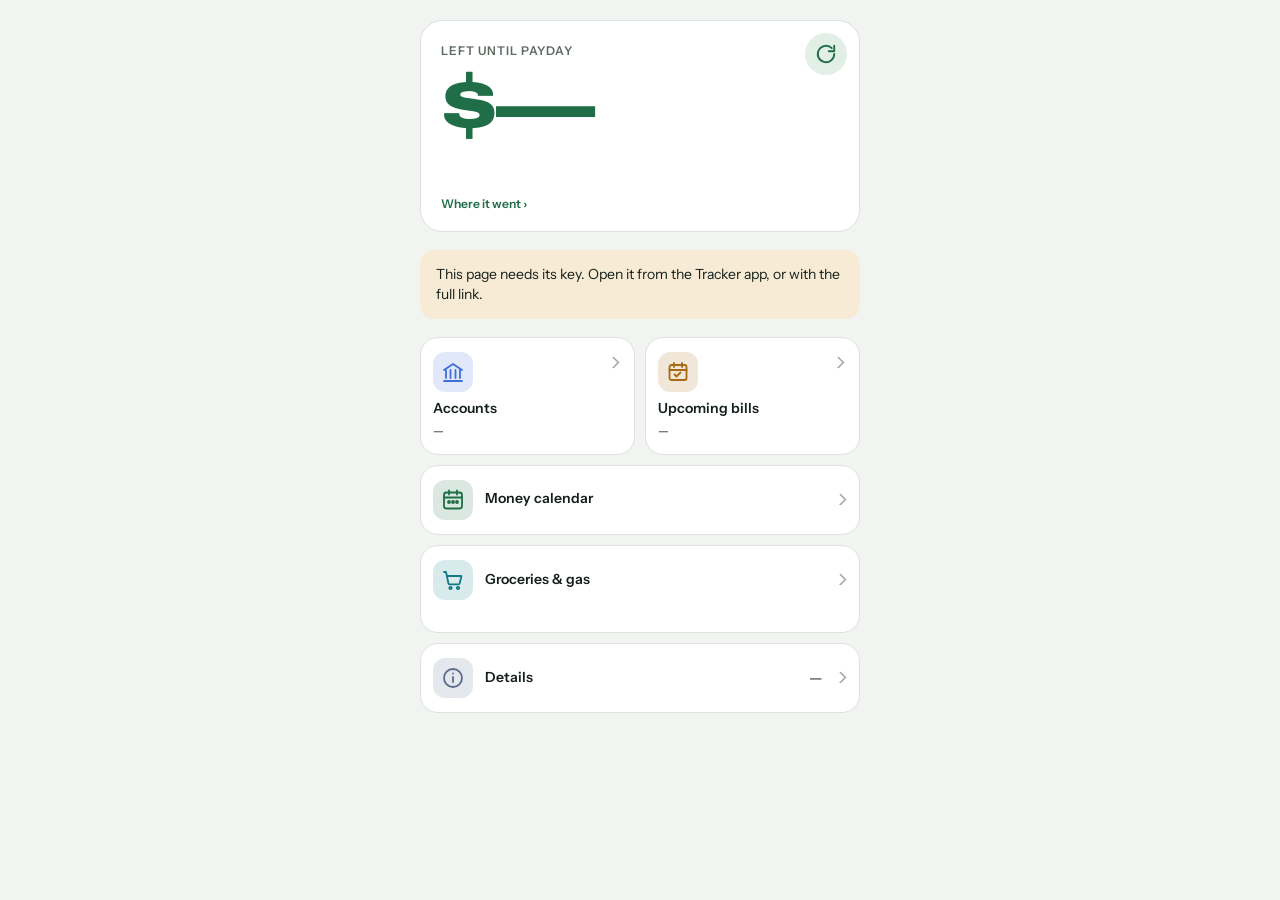
==== docs/index.html @ b2a97743 "Real bank logos for Barclays, FNBO, Fidelity and Empower; stacked lists on the Set aside sheet The m" ====
<!doctype html>
<html lang="en">
<head>
<meta charset="utf-8">
<meta name="viewport" content="width=device-width,initial-scale=1,viewport-fit=cover">
<meta name="robots" content="noindex">
<meta name="color-scheme" content="light">
<meta name="theme-color" content="#F2F4F1">
<title>Wallet</title>
<link rel="preconnect" href="https://fonts.googleapis.com">
<link rel="stylesheet" href="https://fonts.googleapis.com/css2?family=Archivo:wdth,wght@100..125,500..800&family=Instrument+Sans:wght@400;500;600&display=swap">
<style>
:root{
  --bg:#F2F4F1; --surface:#FFFFFF; --line:#DCE2DD; --fg:#15201A; --muted:#5D6A62;
  --accent:#1F6E48; --accent-soft:#E2EFE7; --warn:#A86A12; --warn-soft:#F7EBD6; --bad:#B3261E; --bad-soft:#F8E1DF; --tent:#3E6FD8; --tent-soft:#E1E9FA; --purple:#7A4FC9; --pink:#C2387A; --teal:#127A86; --slate:#5B6B8C;
  --display:"Archivo","Helvetica Neue",Arial,sans-serif;
  --body:"Instrument Sans",system-ui,-apple-system,"Segoe UI",sans-serif;
}
/* Light only (his call, Nov 27): it reads better, so the page ignores the phone's dark mode. */
:root{color-scheme:light}
*{box-sizing:border-box}
html,body{background:var(--bg);color:var(--fg);margin:0}
body{font-family:var(--body);font-size:15px;line-height:1.45;padding:20px max(16px,env(safe-area-inset-right)) 40px max(16px,env(safe-area-inset-left))}
.wrap{max-width:440px;margin:0 auto;display:flex;flex-direction:column;gap:18px}
.hero{display:flex;flex-direction:column;gap:6px;padding:22px 20px 20px;border-radius:22px;background:var(--surface);border:1px solid var(--line)}
.eyebrow{font:600 12px var(--body);letter-spacing:.08em;text-transform:uppercase;color:var(--muted)}
.big{font-family:var(--display);font-variation-settings:"wdth" 118;font-weight:800;font-size:clamp(56px,19vw,84px);line-height:1;letter-spacing:-.02em;font-variant-numeric:tabular-nums;color:var(--accent)}
.big.warn{color:var(--warn)} .big.bad{color:var(--bad)}
.sub{font-size:15px}
.pill{align-self:flex-start;font:600 12px var(--body);padding:4px 10px;border-radius:999px;background:var(--accent-soft);color:var(--accent)}
.pill.warn{background:var(--warn-soft);color:var(--warn)} .pill.bad{background:var(--bad-soft);color:var(--bad)}
.setaside{font-size:13px;color:var(--muted)}
.bar{height:10px;border-radius:999px;background:var(--line);overflow:hidden;margin-top:8px}
.bar i{display:block;height:100%;background:var(--accent)}
.stats{display:grid;grid-template-columns:repeat(3,1fr);gap:10px}
.stat{display:flex;flex-direction:column;gap:2px;min-width:0}
.stat span{font-size:12px;color:var(--muted)}
.stat b{font-family:var(--display);font-weight:700;font-size:18px;font-variant-numeric:tabular-nums}
.meta{display:flex;justify-content:space-between;align-items:center;gap:10px;font-size:13px;color:var(--muted)}
button.link{font:600 13px var(--body);color:var(--accent);background:none;border:0;padding:6px 0;cursor:pointer}
.msg{padding:14px 16px;border-radius:14px;background:var(--warn-soft);font-size:14px}
.list{display:flex;flex-direction:column}
.row{display:grid;grid-template-columns:minmax(0,1fr) auto;gap:2px 12px;padding:10px 0;border-top:1px solid var(--line)}
.row:first-child{border-top:0}
.row .m{font-weight:600;min-width:0;overflow:hidden;text-overflow:ellipsis;white-space:nowrap}
.row .a{font-variant-numeric:tabular-nums;font-weight:600;text-align:right}
.row .a.in{color:var(--accent)}
.row .a.out{color:var(--bad)}
.row .d{font-size:12px;color:var(--muted)}
.note{font-size:12.5px;color:var(--muted)}
h2{font:600 12px var(--body);letter-spacing:.08em;text-transform:uppercase;color:var(--muted);margin:4px 0 0}
.skel{opacity:.45}
.card{display:flex;flex-direction:column;gap:10px;padding:18px 20px;border-radius:22px;background:var(--surface);border:1px solid var(--line)}
.ringrow{display:flex;align-items:center;gap:18px}
.ringrow svg{flex:none}
.legend{display:flex;flex-direction:column;gap:6px;font-size:14px;min-width:0}
.legend div{display:flex;align-items:center;gap:8px}
.legend i{width:10px;height:10px;border-radius:3px;flex:none}
.legend b{margin-left:auto;font-variant-numeric:tabular-nums;padding-left:8px}
.needs{display:flex;flex-direction:column;gap:12px}
.need .top{display:flex;justify-content:space-between;font-size:14px}
.need .top b{font-variant-numeric:tabular-nums}
.need .bar{margin-top:6px;height:8px}
.fundrow{display:flex;align-items:baseline;gap:10px;flex-wrap:wrap}
.fundrow b{font-family:var(--display);font-weight:800;font-size:34px;font-variant-numeric:tabular-nums}
.fundrow span{font-size:13px;color:var(--muted)}
#ring text{font-family:var(--display);font-weight:800;fill:var(--fg)}
#pull{position:absolute;top:12px;right:12px;width:42px;height:42px;border-radius:50%;border:0;background:var(--accent-soft);color:var(--accent);-webkit-tap-highlight-color:transparent;display:grid;place-items:center;cursor:pointer}
#pull.spin svg{animation:spin .9s linear infinite}
@keyframes spin{to{transform:rotate(360deg)}}
.paybar{display:flex;flex-direction:column;gap:8px;margin-top:12px;padding:0;background:none;border:0;color:inherit;font:inherit;text-align:left;cursor:pointer;-webkit-tap-highlight-color:transparent}
.track{position:relative;height:14px;border-radius:999px;background:var(--line)}
.track .fill{position:absolute;inset:0;border-radius:999px;overflow:hidden}
.track i{position:absolute;top:0;bottom:0;left:0;box-shadow:inset -2px 0 0 var(--surface)}
.track.tall{height:30px;border-radius:10px;margin-top:4px} .track.tall .fill{border-radius:10px}
.stripes{background:repeating-linear-gradient(135deg,var(--sc,var(--accent)) 0 3px,transparent 3px 7px)}
.big.tent{color:var(--accent);opacity:.7} .pill.tent{background:var(--accent-soft);color:var(--accent)}
.track .cap{position:absolute;top:-5px;bottom:-5px;width:2px;background:var(--fg);border-radius:2px}
.fbar{display:flex;height:12px;border-radius:6px;overflow:hidden;background:color-mix(in srgb,var(--fg) 10%,transparent);margin:10px 0 8px;gap:2px}
.fbar i{display:block;height:100%}
.fgrp{font:600 12px/1 var(--body);letter-spacing:.06em;text-transform:uppercase;color:var(--muted);padding:16px 0 4px}
#fund-keys{margin-bottom:10px}
.keys{display:flex;flex-direction:column;gap:5px;font-size:13px;color:var(--muted)}
.keys span{display:flex;align-items:center;gap:7px;white-space:nowrap}
.keys span b{margin-left:auto}
.keys i,.legend i.stripes{width:10px;height:10px;border-radius:3px;flex:none}
.keys b{color:var(--fg);font-weight:600;font-variant-numeric:tabular-nums}
.paybar .more{font:600 12px var(--body);color:var(--accent)}
.legend small{color:var(--muted);font-size:12px;margin-left:6px;font-variant-numeric:tabular-nums}
.dayhead{display:flex;justify-content:space-between;font:600 12px var(--body);letter-spacing:.06em;text-transform:uppercase;color:var(--muted);padding:14px 0 2px}
.dayhead:first-child{padding-top:0}
.dayhead+.row{border-top:0}
.row .pb{grid-column:1/-1;justify-self:start;display:inline-flex;align-items:center;gap:6px;margin-top:4px;padding:3px 10px 3px 4px;border-radius:99px;
  font:600 12px var(--body);font-variant-numeric:tabular-nums;color:var(--accent);background:var(--accent-soft)}
.row .pb .ic{display:grid;place-items:center;width:18px;height:18px;border-radius:50%;background:var(--accent);color:var(--surface);font-size:11px;line-height:1}
.row .pb.due{color:var(--muted);background:none;border:1px dashed var(--line);padding-left:4px}
.row .pb.due .ic{background:var(--line);color:var(--fg)}
.row .m .dot{display:inline-block;width:9px;height:9px;border-radius:50%;margin-right:8px;vertical-align:1px}
#sp-ring text{font-family:var(--display);font-weight:800;fill:var(--fg)}
#sp-ring [data-key]{cursor:pointer;transition:opacity .15s}
.legend [data-key]{cursor:pointer;-webkit-tap-highlight-color:transparent;transition:opacity .15s;padding:3px 0}
.legend .item{animation:rowin .4s cubic-bezier(.22,1.2,.36,1) both}
.legend .grp{font:600 11px var(--body);letter-spacing:.08em;text-transform:uppercase;color:var(--muted);margin-top:8px}
.legend .grp:first-child{margin-top:0}
.ringwrap{display:flex;justify-content:center;padding:4px 0}
/* The home bar turning into the ring: the bar's colors crossfade into the ring's as it bends. */
.morph{position:fixed;z-index:25;pointer-events:none;overflow:hidden}
.morph i{position:absolute;inset:0;border-radius:inherit}
.morph i+i{-webkit-mask:radial-gradient(closest-side,transparent 66%,#000 67%,#000 93%,transparent 94%);mask:radial-gradient(closest-side,transparent 66%,#000 67%,#000 93%,transparent 94%)}
/* Category pop-up: springs out of the slice that was tapped; X or a tap outside closes it. */
.pop{position:fixed;inset:0;z-index:30;display:flex;align-items:center;justify-content:center;padding:20px 16px;background:rgba(0,0,0,.5);
  -webkit-backdrop-filter:blur(6px);backdrop-filter:blur(6px);animation:fadein .25s ease both}
.pop.out{animation:fadeout .2s ease both}
@keyframes fadein{from{opacity:0}} @keyframes fadeout{to{opacity:0}}
.pop-card{position:relative;width:100%;max-width:420px;max-height:78vh;display:flex;flex-direction:column;border-radius:26px;overflow:hidden;
  background:var(--surface);border:1px solid color-mix(in srgb,var(--c) 45%,var(--line));box-shadow:0 24px 60px rgba(0,0,0,.5)}
.pop-card.in{animation:popin .5s cubic-bezier(.34,1.56,.64,1) both}
.pop-card.out{animation:popout .2s cubic-bezier(.5,0,.75,0) both}
@keyframes popin{from{transform:scale(.12) rotate(-8deg);opacity:0}60%{opacity:1}}
@keyframes popout{to{transform:scale(.12);opacity:0}}
.pop-top{padding:22px 20px 16px;background:linear-gradient(150deg,color-mix(in srgb,var(--c) 38%,var(--surface)),var(--surface) 80%)}
.pop-top .eyebrow{display:flex;align-items:center;gap:8px;color:var(--c)}
.pop-top .eyebrow i{width:10px;height:10px;border-radius:3px;background:var(--c);animation:pulse 1.6s ease-in-out infinite}
@keyframes pulse{50%{transform:scale(1.5);opacity:.6}}
.pop-top .amt{font-family:var(--display);font-variation-settings:"wdth" 118;font-weight:800;font-size:48px;line-height:1.05;letter-spacing:-.02em;font-variant-numeric:tabular-nums;margin-top:6px}
.pop-top .sub{font-size:13px;color:var(--muted)}
.pop-x{position:absolute;top:12px;right:12px;width:36px;height:36px;border-radius:50%;border:0;display:grid;place-items:center;font-size:20px;line-height:1;
  background:color-mix(in srgb,var(--fg) 10%,transparent);color:var(--fg);cursor:pointer}
.pop-list{overflow-y:auto;padding:4px 20px 14px;overscroll-behavior:contain}
.pop-list .row{animation:rowin .4s cubic-bezier(.22,1.2,.36,1) both}
@keyframes rowin{from{opacity:0;transform:translateY(14px)}}
@media (prefers-reduced-motion:reduce){.pop,.pop-card.in,.pop-card.out,.pop-list .row,.pop-top .eyebrow i{animation:none}}
.tiles{display:grid;grid-template-columns:1fr 1fr;gap:10px}
.tile{display:flex;flex-direction:column;gap:4px;text-align:left;padding:14px 16px;border-radius:18px;background:var(--surface);border:1px solid var(--line);color:var(--fg);font:inherit;cursor:pointer}
.tile span{font-size:12px;color:var(--muted)} .tile b{font-family:var(--display);font-weight:700;font-size:20px;font-variant-numeric:tabular-nums}
.back{align-self:flex-start;font:600 14px var(--body);color:var(--accent);background:none;border:0;padding:4px 0;cursor:pointer}
.tentative{font:600 15px var(--body);color:var(--muted);font-variant-numeric:tabular-nums;margin-top:-2px}
.tentative b{color:var(--fg);font-weight:700}
.owed{margin-top:10px;border-top:1px dashed var(--line);padding-top:10px}
.owed summary{list-style:none;display:flex;align-items:center;gap:8px;cursor:pointer;font-size:14px;color:var(--muted)}
.owed summary::-webkit-details-marker{display:none}
.owed summary b{margin-left:auto;color:var(--fg);font-variant-numeric:tabular-nums;font-weight:600}
.owed summary i{font-style:normal;font-size:18px;line-height:1;transition:transform .2s}
.owed[open] summary i{transform:rotate(90deg)}
.owed .note{margin:6px 0 2px}
.owed .row .a{color:var(--muted)}
/* The charge menu drops in from the top so the keyboard and the app's buttons never cover it (Nov 21). */
.sheet{position:fixed;inset:0;z-index:20;background:rgba(0,0,0,.45);display:flex;align-items:flex-start;justify-content:center;padding:max(16px,env(safe-area-inset-top)) 16px 16px;overflow-y:auto}
.sheet .card{width:100%;max-width:440px;gap:12px;animation:up .35s cubic-bezier(.2,1.2,.4,1)}
@keyframes up{from{transform:translateY(-40px);opacity:0}}
.sheet .q{font-family:var(--display);font-weight:800;font-size:24px;line-height:1.15}
.sheet textarea{font:15px var(--body);color:var(--fg);background:var(--bg);border:1px solid var(--line);border-radius:12px;padding:10px 12px;resize:none;width:100%}
.sheet .share{display:flex;align-items:center;gap:6px;font-size:14px;color:var(--muted)}
.sheet .share span{margin-left:auto}
.sheet .share input{width:110px;font:600 16px var(--body);color:var(--fg);background:var(--bg);border:1px solid var(--line);border-radius:10px;padding:8px 10px;text-align:right}
.sheet .btns{display:flex;flex-direction:column;gap:8px;margin-top:4px}
.sheet .btns button{font:600 15px var(--body);padding:13px;border-radius:14px;border:1px solid var(--line);background:var(--surface);color:var(--fg);cursor:pointer}
.sheet .btns button.main{background:var(--accent);border-color:var(--accent);color:var(--bg)}
.sheet .btns button.main.minus{background:var(--bad);border-color:var(--bad)}
.menu .needs2 .mo{font-size:11px;letter-spacing:.06em;text-transform:uppercase}
/* Coins: + money rains up and in, − money spills out (his ask, Nov 23). */
.freed{display:block;width:100%;margin:10px 0 0;padding:12px 14px;border-radius:14px;border:1px dashed var(--line);background:var(--surface);color:var(--fg);font:500 14px/1.35 var(--body);text-align:left;cursor:pointer}
.sheet fieldset.rt{border:1px solid var(--line);border-radius:14px;padding:8px 12px 10px;margin:0;display:flex;flex-direction:column;gap:2px}
.sheet fieldset.rt legend{font:600 13px var(--body);color:var(--muted);padding:0 4px}
.sheet fieldset.rt label{display:flex;align-items:center;gap:10px;padding:8px 0;font:500 15px var(--body);cursor:pointer}
.sheet fieldset.rt input{width:18px;height:18px;accent-color:var(--accent)}
/* Money calendar (overhaul, Nov 26): amounts on each day, the current paycheck shaded,
   a month summary, a day panel and a coming-up list grouped by paycheck. */
.calhead{display:flex;align-items:center;justify-content:space-between;gap:8px}
.calhead .ttl{display:flex;flex-direction:column;align-items:center;gap:0;min-width:0}
.calhead .ttl b{font:800 19px/1.15 var(--display);font-variation-settings:"wdth" 112}
.calhead .ttl button{font:600 12px var(--body);color:var(--accent);background:none;border:0;padding:2px 6px;cursor:pointer}
.calhead>button{width:40px;height:40px;flex:none;border-radius:12px;border:1px solid var(--line);background:var(--surface);color:var(--fg);font:600 18px var(--body);cursor:pointer}
.calhead>button:disabled{opacity:.3;cursor:default}
.calsum{display:grid;grid-template-columns:repeat(3,minmax(0,1fr));gap:8px}
.calsum div{display:flex;flex-direction:column;gap:1px;padding:9px 10px;border-radius:12px;background:color-mix(in srgb,var(--fg) 4%,transparent);min-width:0}
.calsum span{font-size:11.5px;color:var(--muted);white-space:nowrap;overflow:hidden;text-overflow:ellipsis}
.calsum b{font:700 16px var(--display);font-variant-numeric:tabular-nums;white-space:nowrap}
.calsum .in b{color:var(--accent)} .calsum .out b{color:var(--bad)} .calsum .due b{color:var(--warn)}
.calgrid{display:grid;grid-template-columns:repeat(7,minmax(0,1fr));gap:3px}
.calgrid .dow{font:600 11px var(--body);letter-spacing:.06em;color:var(--muted);text-align:center;padding:4px 0}
.cday{position:relative;min-height:58px;border-radius:10px;border:0;background:none;color:var(--fg);display:flex;flex-direction:column;align-items:center;justify-content:flex-start;padding:5px 1px 4px;gap:1px;cursor:pointer;min-width:0;-webkit-tap-highlight-color:transparent;font-family:var(--body)}
.cday .n{display:grid;place-items:center;min-width:24px;height:24px;padding:0 4px;border-radius:999px;font:600 13.5px var(--body);font-variant-numeric:tabular-nums}
.cday .amt{font:700 10.5px/1.25 var(--body);font-variant-numeric:tabular-nums;letter-spacing:-.02em;white-space:nowrap}
.cday .amt.in{color:var(--accent)} .cday .amt.out{color:var(--bad)} .cday .amt.paid{color:var(--muted);font-weight:600}
.cday .dots{display:flex;gap:3px;margin-top:1px}
.cday .dots i{width:5px;height:5px;border-radius:50%}
.cday.cur{background:var(--accent-soft)}
.cday.past .amt,.cday.past .dots{opacity:.6}
.cday.past .n{color:var(--muted)}
.cday.out{opacity:.3}
.cday.today .n{background:var(--fg);color:var(--surface)}
.cday.pay .n{color:var(--accent);font-weight:800}
.cday.today.pay .n{background:var(--accent);color:var(--surface)}
.cday.sel{box-shadow:inset 0 0 0 2px var(--fg)}
.cday:focus-visible{outline:2px solid var(--accent);outline-offset:1px}
.calkey{display:flex;flex-wrap:wrap;gap:6px 14px;font-size:12px;color:var(--muted)}
.calkey span{display:inline-flex;align-items:center;gap:5px}.calkey i{width:8px;height:8px;border-radius:50%}
.calkey i.sq{width:12px;height:12px;border-radius:4px;background:var(--accent-soft);border:1px solid color-mix(in srgb,var(--accent) 35%,transparent)}
.calday-h{display:flex;justify-content:space-between;align-items:baseline;gap:10px}
.calday-h small{font-size:13px;color:var(--muted);white-space:nowrap}
.cev{display:grid;grid-template-columns:34px minmax(0,1fr) auto;gap:1px 12px;align-items:center;padding:11px 0;border-top:1px solid var(--line)}
.cev:first-child{border-top:0}
.cev .ic{grid-row:span 2;width:34px;height:34px;border-radius:11px;display:grid;place-items:center;color:var(--k);background:color-mix(in srgb,var(--k) 15%,transparent)}
.cev .m{font-weight:600;min-width:0;line-height:1.3}
.cev .a{font-weight:700;font-variant-numeric:tabular-nums;text-align:right}
.cev .a.in{color:var(--accent)} .cev .a.out{color:var(--bad)}
.cev .d{font-size:12.5px;color:var(--muted);min-width:0;display:flex;flex-wrap:wrap;align-items:center;gap:4px 8px}
.cev .st{grid-column:3;justify-self:end;font:600 11px var(--body);padding:2px 8px;border-radius:999px;white-space:nowrap}
.cev .st.ok{background:var(--accent-soft);color:var(--accent)} .cev .st.late{background:var(--warn-soft);color:var(--warn)}
.cev.done .m,.cev.done .a{color:var(--muted)}
.cev.sum{border-top:1px solid var(--fg)} .cev.sum .m,.cev.sum .a{font-weight:700}
.agrp{display:flex;justify-content:space-between;align-items:baseline;gap:10px;font:600 12px var(--body);letter-spacing:.06em;text-transform:uppercase;color:var(--muted);padding:16px 0 6px;border-bottom:1px solid var(--line)}
.agrp:first-child{padding-top:2px}
.agrp b{font-weight:600;letter-spacing:0;text-transform:none;font-variant-numeric:tabular-nums;color:var(--fg);white-space:nowrap}
.arow{display:grid;grid-template-columns:44px 10px minmax(0,1fr) auto;gap:10px;align-items:center;padding:9px 2px;border:0;border-bottom:1px solid var(--line);background:none;color:var(--fg);font:inherit;text-align:left;cursor:pointer;width:100%;-webkit-tap-highlight-color:transparent}
.arow:last-child{border-bottom:0}
.arow .dt{font:600 12px/1.15 var(--body);color:var(--muted);font-variant-numeric:tabular-nums}
.arow .dt b{display:block;font:700 15px var(--display);color:var(--fg)}
.arow i{width:8px;height:8px;border-radius:50%}
.arow .m{min-width:0;overflow:hidden;text-overflow:ellipsis;white-space:nowrap;font-weight:500}
.arow .a{font-weight:600;font-variant-numeric:tabular-nums}
.arow .a.in{color:var(--accent)} .arow .a.out{color:var(--bad)}
.arow.today .dt b{color:var(--accent)}
.toast{position:fixed;left:50%;bottom:calc(24px + env(safe-area-inset-bottom,0px));transform:translateX(-50%);z-index:45;background:var(--fg);color:var(--bg);font:600 15px var(--body);padding:12px 18px;border-radius:999px;box-shadow:0 6px 24px rgba(0,0,0,.25);animation:up .3s ease-out;white-space:nowrap}
.pb.note-sent{color:var(--muted);background:none;padding-left:0;white-space:normal}
.coins{position:fixed;inset:0;z-index:40;pointer-events:none;display:grid;place-items:center}
.coins .amt{font:800 56px/1 var(--display);background:var(--surface);border:1px solid var(--line);border-radius:24px;padding:14px 22px;animation:amt 1.9s cubic-bezier(.2,1.4,.4,1) forwards;text-shadow:0 2px 12px rgba(0,0,0,.25)}
.coins .amt.plus{color:var(--accent)}.coins .amt.minus{color:var(--bad)}
.coins .coin{position:absolute;left:50%;top:50%;width:30px;height:30px;margin:-15px;border-radius:50%;
  background:radial-gradient(circle at 35% 30%,#FFF3B0,#F2C230 45%,#B8860B);box-shadow:inset 0 -3px 0 rgba(0,0,0,.18);
  display:grid;place-items:center;font:800 15px/1 var(--body);color:#7A5A00;animation:var(--anim) 1.6s cubic-bezier(.3,.7,.4,1) var(--d) forwards;opacity:0}
@keyframes amt{0%{transform:scale(.3);opacity:0}25%{transform:scale(1.15);opacity:1}70%{transform:scale(1);opacity:1}100%{transform:translateY(-30px);opacity:0}}
@keyframes coinin{0%{transform:translate(var(--x),60vh) rotate(0);opacity:1}70%{opacity:1}100%{transform:translate(0,0) rotate(540deg) scale(.4);opacity:0}}
@keyframes coinout{0%{transform:translate(0,0) scale(.5);opacity:1}30%{transform:translate(calc(var(--x)*.5),-18vh) rotate(200deg) scale(1);opacity:1}100%{transform:translate(var(--x),70vh) rotate(720deg);opacity:0}}
@media (prefers-reduced-motion:reduce){.coins .coin{display:none}.coins .amt{animation:none}}
.sheet .btns button.later{border:0;background:none;color:var(--muted);padding:6px}
.sheet .btns a{display:block;text-align:center;text-decoration:none;font:600 15px var(--body);padding:13px;border-radius:14px;border:1px solid var(--line);background:var(--surface);color:var(--fg)}
.sheet .btns a.main{background:var(--accent);border-color:var(--accent);color:var(--bg)}
/* Set aside sheet (his ask, Nov 27): bank logos, balances and a tick instead of sentences. */
.bk{flex:none;width:28px;height:28px;border-radius:8px;display:inline-grid;place-items:center;background:var(--slate);color:#fff}
.bk svg{display:block;width:100%;height:100%}
.bk.chase{background:#117ACA}.bk.chase svg{width:62%;height:62%}
.bk.ally{background:#650360}
.bk.barclays,.bk.fnbo,.bk.fidelity,.bk.empower{background:#fff;box-shadow:inset 0 0 0 1px var(--line)}
.bk img{display:block;width:84%;height:84%}
.bk.barclays svg{width:90%;height:90%}
.bk.sm{width:18px;height:18px;border-radius:5px}
.row.acct{grid-template-columns:auto minmax(0,1fr) auto;align-items:center;gap:2px 10px}
.mvbal{display:grid;grid-template-columns:repeat(auto-fit,minmax(86px,1fr));gap:8px}
.mvacct{display:grid;grid-template-columns:auto minmax(0,1fr);align-items:center;gap:5px 5px;min-width:0;padding:9px 8px 9px 9px;border-radius:12px;background:var(--bg)}
.mvacct small{font-size:11.5px;color:var(--muted);white-space:nowrap;overflow:hidden;text-overflow:ellipsis}
.mvacct b{grid-column:1/-1;font:800 16px var(--display);font-variant-numeric:tabular-nums}
.mvacct em{grid-column:1/-1;font-style:normal;font-weight:600;font-size:12px;font-variant-numeric:tabular-nums;color:var(--muted);margin-top:-2px}
.mvacct em.in{color:var(--accent)}
.mv .why{list-style:none;margin:0;padding:0 0 0 9px;border-left:2px solid var(--line);font-size:12.5px;line-height:1.45;color:var(--muted)}
.mvlist{display:flex;flex-direction:column;gap:10px}
.mvbank{display:flex;align-items:center;gap:8px;min-height:44px;text-decoration:none;color:var(--fg);font:700 14px var(--body);-webkit-tap-highlight-color:transparent}
.mvbank small{font-weight:500;font-size:12.5px;color:var(--muted)}
.mvbank em{margin-left:auto;font-style:normal;font-weight:600;font-size:13.5px;color:var(--accent)}
.mv{position:relative;display:grid;grid-template-columns:24px minmax(0,1fr) auto;align-items:center;gap:10px;padding:11px 0;border-top:1px solid var(--line);cursor:pointer;-webkit-tap-highlight-color:transparent}
.mv input{position:absolute;opacity:0;pointer-events:none}
.mv .ck{width:24px;height:24px;border-radius:50%;border:2px solid color-mix(in srgb,var(--muted) 45%,transparent);display:grid;place-items:center;transition:background .2s,border-color .2s,transform .25s var(--spring)}
.mv .ck::after{content:"";width:10px;height:5px;border-left:2.5px solid #fff;border-bottom:2.5px solid #fff;transform:translateY(-1px) rotate(-45deg);opacity:0;transition:opacity .15s}
.mv input:checked+.ck{background:var(--accent);border-color:var(--accent)}
.mv input:checked+.ck::after{opacity:1}
.mv:active .ck{transform:scale(.88)}
.mv input:focus-visible+.ck{outline:2px solid var(--accent);outline-offset:2px}
.mv .t{min-width:0;display:flex;flex-direction:column;gap:5px}
.mv .t b{font-weight:700;font-size:15px;line-height:1.25}
.mv .rt{display:flex;align-items:center;flex-wrap:wrap;gap:4px;font-size:12.5px;color:var(--muted)}
.mv .rt i{font-style:normal;opacity:.55}
.mv .a{display:flex;flex-direction:column;align-items:flex-end;gap:4px}
.mv .a b{font:800 18px var(--display);font-variant-numeric:tabular-nums}
.mv .a small{font-size:12px;color:var(--muted);white-space:nowrap}
.mv.done{cursor:default}.mv.done .t,.mv.done .a{opacity:.5}.mv.done .a b{text-decoration:line-through}
@media (prefers-reduced-motion:reduce){.mv .ck,.mv .ck::after{transition:none}}
.tile.wide{grid-column:1/-1;flex-direction:row;align-items:center;gap:12px}
.tile.wide div{display:flex;flex-direction:column;gap:2px}
.tile.wide em{margin-left:auto;font-style:normal;font-size:13px;color:var(--muted);text-align:right}
.tile.wide em b{display:block;font-size:20px;color:var(--fg)}
.pcs{display:grid;grid-template-columns:repeat(4,minmax(0,1fr));gap:10px;align-items:end;height:150px;margin-top:8px}
.pcs .col{display:flex;flex-direction:column;align-items:center;justify-content:flex-end;height:100%;gap:4px;font-size:12px;color:var(--muted);text-align:center}
.pcs .col b{font-variant-numeric:tabular-nums;font-size:14px}
.pcs .col i{display:block;width:60%;max-width:48px;border-radius:6px 6px 0 0;min-height:3px}
.row .bar2{grid-column:1/-1;height:6px;border-radius:0 3px 3px 0;margin-top:4px}
.months{display:flex;gap:8px;overflow-x:auto;padding:2px 2px 6px;scrollbar-width:none;-webkit-overflow-scrolling:touch}
.months::-webkit-scrollbar{display:none}
.months button{flex:0 0 auto;padding:8px 14px;border-radius:99px;border:1px solid var(--line);background:var(--surface);color:inherit;font:inherit;font-size:14px;font-weight:600}
.months button[aria-selected="true"]{background:var(--fg);color:var(--surface);border-color:var(--fg)}
.months button .bn{margin-left:6px;font-size:11px;font-weight:700;color:var(--accent)}
.months button[aria-selected="true"] .bn{color:inherit;opacity:.8}
.grp{font-size:12px;font-weight:700;letter-spacing:.06em;text-transform:uppercase;color:var(--muted);padding:12px 0 2px}
.row.info .a{color:var(--muted);font-weight:500}
.row.paid .m,.row.paid .a{color:var(--muted);font-weight:500}
.row.paid .a{text-decoration:line-through}
.row.sum{border-top:1px solid var(--fg)}
.need.tap{cursor:pointer}
.row.tap{cursor:pointer;-webkit-tap-highlight-color:transparent}
.row.sum .m,.row.sum .a{font-weight:700}
.menu{display:grid;grid-template-columns:repeat(2,minmax(0,1fr));gap:10px}
.menu button{display:flex;flex-direction:column;align-items:flex-start;gap:6px;min-height:104px;padding:14px 12px;border-radius:18px;background:var(--surface);border:1px solid var(--line);color:var(--fg);font:inherit;text-align:left;cursor:pointer;-webkit-tap-highlight-color:transparent;transition:transform .12s}
.menu button:active{transform:scale(.96);background:var(--accent-soft)}
.menu .ic{--c:var(--accent);display:grid;place-items:center;width:40px;height:40px;border-radius:12px;background:color-mix(in srgb,var(--c) 16%,transparent);color:var(--c);margin-bottom:2px}
.menu [data-go=charges] .ic{--c:var(--bad)} .menu [data-go=accounts] .ic{--c:var(--tent)} .menu [data-go=bills] .ic{--c:var(--warn)}
.menu [data-go=needs] .ic{--c:var(--teal)} .menu [data-go=details] .ic{--c:var(--slate)} .menu [data-go=fund] .ic{--c:var(--pink)}
.menu .lb{font:600 14px/1.2 var(--body)}
#big{cursor:pointer;-webkit-tap-highlight-color:transparent}
.menu .span3{grid-column:1/-1;min-height:0;flex-direction:row;align-items:center;gap:12px}
.menu .span3 .ic{margin-bottom:0}
.menu .span3 b{margin:0 0 0 auto;font-size:15px}
.menu #t-move-tile .ic{--c:var(--warn)}
.menu #t-move-tile{border-color:var(--warn);animation:glow 2.4s ease-in-out infinite}
.menu #t-move-tile b{color:var(--warn)}
@keyframes glow{0%,100%{box-shadow:0 0 0 0 color-mix(in srgb,var(--warn) 0%,transparent)}50%{box-shadow:0 0 18px 2px color-mix(in srgb,var(--warn) 45%,transparent)}}
@media (prefers-reduced-motion:reduce){.menu #t-move-tile{animation:none}}
.menu .needs2{display:flex;flex-direction:column;gap:3px;margin-left:auto;min-width:0}
.menu .needs2 span{display:flex;justify-content:space-between;gap:8px;font-size:13px;color:var(--muted);font-variant-numeric:tabular-nums}
.menu .needs2 span.over b{color:var(--bad)}
.menu .needs2 b{font-weight:600;color:var(--fg);white-space:nowrap}
.menu .needs2{flex:1;max-width:240px}
.menu .needs2 .nbar{display:block;height:6px;border-radius:3px;background:color-mix(in srgb,var(--fg) 10%,transparent);overflow:hidden;margin:2px 0 6px}
.menu .needs2 .nbar i{display:block;height:100%;border-radius:3px;background:var(--accent)}
.menu .needs2 span.over+.nbar i{background:var(--bad)}
.menu .lb .mvfor{display:block;font:500 12px/1.3 var(--body);color:var(--muted);margin-top:2px}
.hub{display:grid;grid-template-columns:1fr 1fr;gap:10px}
.hub button{display:flex;flex-direction:column;align-items:flex-start;gap:2px;padding:12px 14px;border-radius:16px;background:var(--surface);border:1px solid var(--line);color:var(--fg);font:600 14px var(--body);text-align:left;cursor:pointer}
.hub button b{font-weight:600;font-size:12px;color:var(--muted);font-variant-numeric:tabular-nums}
.menu button b{margin-top:auto;font-weight:600;font-size:12px;color:var(--muted);font-variant-numeric:tabular-nums}
.top{display:flex;flex-direction:column;gap:2px}
.top h1{font-family:var(--display);font-weight:800;font-size:28px;line-height:1.1;margin:0}
.cardhead{display:flex;flex-direction:column;gap:6px}
[hidden]{display:none!important}
[data-view]{display:flex;flex-direction:column;gap:18px;min-width:0}
.card,.list{min-width:0}

/* ---- Motion (Nov 26): screen changes slide, things settle in, buttons give under a thumb. ---- */
:root{--spring:cubic-bezier(.34,1.4,.5,1);--glide:cubic-bezier(.2,.8,.2,1);--snap:cubic-bezier(.5,0,.75,0)}
::view-transition-old(root),::view-transition-new(root){animation-duration:.42s;animation-timing-function:var(--glide);animation-fill-mode:both}
html[data-nav=fwd]::view-transition-old(root){animation-name:vt-out-l}
html[data-nav=fwd]::view-transition-new(root){animation-name:vt-in-r}
html[data-nav=back]::view-transition-old(root){animation-name:vt-out-r}
html[data-nav=back]::view-transition-new(root){animation-name:vt-in-l}
@keyframes vt-in-r{from{transform:translateX(34%);opacity:0}}
@keyframes vt-in-l{from{transform:translateX(-22%);opacity:0}}
@keyframes vt-out-l{to{transform:translateX(-16%);opacity:0}}
@keyframes vt-out-r{to{transform:translateX(30%);opacity:0}}
.rise{animation:rise .55s var(--glide) both;animation-delay:var(--d,0ms)}
@keyframes rise{from{opacity:0;transform:translateY(16px) scale(.985)}}
.skel{animation:skel 1.1s ease-in-out infinite}
@keyframes skel{50%{opacity:.18}}
button,.tile,.menu button,.arow,.cday,.paybar,.freed{transition:transform .18s var(--spring),background-color .2s,box-shadow .2s,opacity .2s}
button:active:not(:disabled),.freed:active{transform:scale(.96)}
.menu button:active{transform:scale(.95)}
.cday:active{transform:scale(.9)}
.arow:active{transform:scale(.985);background:color-mix(in srgb,var(--fg) 4%,transparent)}
.cday.sel.pick{animation:pick .42s var(--spring)}
@keyframes pick{0%{transform:scale(.82)}}
.cday.today .n{animation:todayring 2.8s ease-out 1s 2}
@keyframes todayring{0%{box-shadow:0 0 0 0 color-mix(in srgb,var(--accent) 55%,transparent)}70%,100%{box-shadow:0 0 0 9px color-mix(in srgb,var(--accent) 0%,transparent)}}
.sheet{animation:sheetbg .3s ease both;-webkit-backdrop-filter:blur(4px);backdrop-filter:blur(4px)}
@keyframes sheetbg{from{background:rgba(0,0,0,0);-webkit-backdrop-filter:blur(0);backdrop-filter:blur(0)}}
.sheet .card{animation:sheetin .5s var(--spring) both;box-shadow:0 22px 60px rgba(0,0,0,.35)}
@keyframes sheetin{from{transform:translateY(-28px) scale(.94);opacity:0}}
.sheet .card>*{animation:rise .5s var(--glide) both}
.sheet .card>:nth-child(2){animation-delay:40ms}.sheet .card>:nth-child(3){animation-delay:80ms}.sheet .card>:nth-child(4){animation-delay:120ms}.sheet .card>:nth-child(n+5){animation-delay:160ms}
.toast{animation:toastin .45s var(--spring) both}
@keyframes toastin{from{transform:translate(-50%,28px) scale(.9);opacity:0}}
.owed[open] .list>*,.owed[open] .note{animation:rise .4s var(--glide) both}
.big{transition:color .4s}
.menu #t-move-tile .ic svg{animation:nudge 2.4s ease-in-out infinite}
@keyframes nudge{0%,60%,100%{transform:none}70%{transform:translateX(3px)}80%{transform:translateX(-2px)}}
#pull svg{transition:transform .3s var(--spring)} #pull:active svg{transform:rotate(-40deg)}
@media (prefers-reduced-motion:reduce){
  ::view-transition-old(root),::view-transition-new(root){animation:none}
  .rise,.skel,.cday.sel.pick,.cday.today .n,.sheet,.sheet .card,.sheet .card>*,.toast,.owed[open] .list>*,.owed[open] .note,.menu #t-move-tile .ic svg{animation:none}
  button,.tile,.menu button,.arow,.cday,.paybar,.freed{transition:none}
}
/* ---- Interface pass (Nov 26): a top bar that stays put, one menu pattern, calmer lists, easier popups. ---- */
:focus-visible{outline:2px solid var(--accent);outline-offset:2px}
.sheet textarea:focus-visible,.sheet .share input:focus-visible{outline:0;border-color:var(--accent);box-shadow:0 0 0 3px var(--accent-soft)}
h1,.sheet .q{text-wrap:balance}
.note{font-size:13px;text-wrap:pretty}
.row .d{font-size:12.5px}
/* Top bar on every screen but home: back is always under the thumb, the title shows once the big one scrolls away. */
#appbar{position:fixed;top:0;left:0;right:0;z-index:15;padding:env(safe-area-inset-top,0px) max(16px,env(safe-area-inset-right)) 0 max(16px,env(safe-area-inset-left));
  background:color-mix(in srgb,var(--bg) 80%,transparent);-webkit-backdrop-filter:blur(14px) saturate(1.4);backdrop-filter:blur(14px) saturate(1.4);
  border-bottom:1px solid transparent;transition:border-color .25s;view-transition-name:appbar}
#appbar.scrolled{border-bottom-color:var(--line)}
#appbar .in{position:relative;max-width:440px;height:52px;margin:0 auto;display:flex;align-items:center}
#ab-back{justify-self:start;display:inline-flex;align-items:center;gap:2px;min-height:44px;margin-left:-8px;padding:0 12px 0 4px;border:0;border-radius:12px;background:none;color:var(--accent);font:600 15px var(--body);cursor:pointer;max-width:75%;-webkit-tap-highlight-color:transparent}
#ab-back span{overflow:hidden;text-overflow:ellipsis;white-space:nowrap}
#ab-back:active{background:var(--accent-soft)}
#appbar.scrolled #ab-back{max-width:32%}
#ab-title{position:absolute;left:50%;top:4px;max-width:44%;overflow:hidden;text-overflow:ellipsis;min-height:44px;padding:0 6px;border:0;background:none;color:var(--fg);font:700 16px var(--display);white-space:nowrap;cursor:pointer;opacity:0;transform:translate(-50%,6px);transition:opacity .22s,transform .3s var(--glide);pointer-events:none}
#appbar.scrolled #ab-title{opacity:1;transform:translate(-50%,0);pointer-events:auto}
[data-view]:not(#home){padding-top:calc(38px + env(safe-area-inset-top,0px))}
/* Home menu: every item says it opens something, and groceries & gas gets room for its two bars. */
.menu button{position:relative}
.menu button::after,.hub button::after{content:"";flex:none;width:7px;height:7px;border-top:2px solid var(--muted);border-right:2px solid var(--muted);transform:rotate(45deg);opacity:.55;border-radius:1px}
.menu button:not(.span3)::after,.hub button::after{position:absolute;top:20px;right:16px}
.menu .span3 .lb{margin-right:auto}
.menu .span3 b{margin:0}
.menu .span3::after{margin:0 2px 0 2px}
.hub button{position:relative;padding-right:32px;min-height:56px;justify-content:center}
.hub button::after{top:50%;margin-top:-4px}
.menu #go-needs{flex-wrap:wrap;row-gap:12px}
.menu #go-needs::after{order:2}
.menu #go-needs .needs2{order:3;flex:1 1 100%;max-width:none;margin:0;display:grid;grid-auto-flow:column;grid-template-rows:auto auto;grid-auto-columns:minmax(0,1fr);gap:6px 14px}
.menu #go-needs .needs2 span{flex-direction:column;justify-content:flex-start;gap:0;font-size:12px}
.menu #go-needs .needs2 b{font-size:14px}
.menu #go-needs .needs2 .nbar{margin:0}
/* Lists: red is for trouble, not for every purchase. Rows you can tap press in. */
.row .a.out{color:var(--fg)}
.row.tap,.need.tap{position:relative}
.row.tap::before,.need.tap::before{content:"";position:absolute;inset:0 -10px;border-radius:12px;background:var(--fg);opacity:0;transition:opacity .18s;pointer-events:none}
.row.tap:active::before,.need.tap:active::before{opacity:.07}
.dayhead span+span{font-variant-numeric:tabular-nums;letter-spacing:.02em}
.months{-webkit-mask-image:linear-gradient(90deg,#000 calc(100% - 32px),transparent);mask-image:linear-gradient(90deg,#000 calc(100% - 32px),transparent);padding-right:28px;scroll-snap-type:x proximity}
.months button{min-height:40px;scroll-snap-align:start;cursor:pointer}
button.link{min-height:44px}
.calhead .ttl button{min-height:32px}
/* Popups: the page behind holds still, and there's always one clear main button. */
html:has(.sheet:not([hidden])),html:has(.pop){overflow:hidden}
.sheet{overscroll-behavior:contain}
.pop-x{width:44px;height:44px;top:8px;right:8px}
.msg.info{background:var(--accent-soft)}
::view-transition-old(appbar),::view-transition-new(appbar){animation-duration:.25s}
@media (prefers-reduced-motion:reduce){#ab-title,.row.tap::before,.need.tap::before{transition:none}::view-transition-old(appbar),::view-transition-new(appbar){animation:none}}
</style>
</head>
<body>
<div id="appbar" hidden><div class="in"><button id="ab-back" aria-label="Back"><svg viewBox="0 0 24 24" width="22" height="22" fill="none" stroke="currentColor" stroke-width="2.2" stroke-linecap="round" stroke-linejoin="round" aria-hidden="true"><path d="M15 5l-7 7 7 7"/></svg><span id="ab-back-l">Money</span></button><button id="ab-title" aria-label="Back to the top"></button></div></div>
<div class="wrap">
  <div data-view="" id="home">
  <section class="hero" aria-live="polite" style="position:relative">
    <button id="pull" aria-label="Pull from bank"><svg viewBox="0 0 24 24" width="22" height="22" fill="none" stroke="currentColor" stroke-width="2" stroke-linecap="round" stroke-linejoin="round"><path d="M21 12a9 9 0 1 1-2.64-6.36"/><path d="M21 3v6h-6"/></svg></button>
    <div class="eyebrow" id="eyebrow">Left until payday</div>
    <div class="big skel" id="big">$—</div>
    <div class="tentative" id="tentative" hidden></div>
    <span class="pill" id="pill" hidden></span>
    <button class="paybar" id="paybar" aria-label="Where this paycheck went">
      <div class="track"><div class="fill" id="bar-fill"></div><b class="cap" id="bar-cap" hidden></b></div>
      <div class="keys" id="bar-keys"></div>
      <span class="more">Where it went ›</span>
    </button>
    <details class="owed" id="owed" hidden>
      <summary><span>Owed to you</span><b id="owed-total">—</b><i aria-hidden="true">›</i></summary>
      <div class="note" id="owed-sub"></div>
      <div class="list" id="owed-list"></div>
    </details>
  </section>
  <button class="freed" id="freed" hidden></button>
  <div class="msg" id="msg" role="status" hidden></div>
  <nav class="menu" aria-label="Sections">
    <button id="t-move-tile" class="span3" hidden><span class="ic"><svg viewBox="0 0 24 24" width="24" height="24" fill="none" stroke="currentColor" stroke-width="1.8" stroke-linecap="round" stroke-linejoin="round" aria-hidden="true"><path d="M4 8h13l-3-3M20 16H7l3 3"/></svg></span><span class="lb">Set aside<small class="mvfor" id="t-move-for"></small></span><b id="t-move">—</b></button>
    <button data-go="accounts" id="go-acct"><span class="ic"><svg viewBox="0 0 24 24" width="24" height="24" fill="none" stroke="currentColor" stroke-width="1.8" stroke-linecap="round" stroke-linejoin="round" aria-hidden="true"><path d="M3 10l9-6 9 6"/><path d="M5 10v8M9.5 10v8M14.5 10v8M19 10v8"/><path d="M3 21h18"/></svg></span><span class="lb">Accounts</span><b id="t-acct">—</b></button>
    <button data-go="bills" id="t-bills-tile"><span class="ic"><svg viewBox="0 0 24 24" width="24" height="24" fill="none" stroke="currentColor" stroke-width="1.8" stroke-linecap="round" stroke-linejoin="round" aria-hidden="true"><rect x="3.5" y="5" width="17" height="15" rx="2"/><path d="M3.5 10h17M8 3v4M16 3v4"/><path d="M8.5 14.5l2 2 4-4"/></svg></span><span class="lb">Upcoming bills</span><b id="t-bills">—</b></button>
    <button data-go="calendar" id="go-cal" class="span3"><span class="ic" style="--c:var(--accent)"><svg viewBox="0 0 24 24" width="24" height="24" fill="none" stroke="currentColor" stroke-width="1.8" stroke-linecap="round" stroke-linejoin="round" aria-hidden="true"><rect x="3" y="4.5" width="18" height="16" rx="2.5"/><path d="M3 9.5h18M8 2.5v4M16 2.5v4"/><circle cx="8" cy="14" r="1"/><circle cx="12" cy="14" r="1"/><circle cx="16" cy="14" r="1"/></svg></span><span class="lb">Money calendar<small class="mvfor" id="t-cal-next"></small></span></button>
    <button data-go="needs" id="go-needs" class="span3"><span class="ic"><svg viewBox="0 0 24 24" width="24" height="24" fill="none" stroke="currentColor" stroke-width="1.8" stroke-linecap="round" stroke-linejoin="round" aria-hidden="true"><path d="M3 4h2l2.4 11.2a1.5 1.5 0 0 0 1.5 1.2h8.3a1.5 1.5 0 0 0 1.5-1.1L20.5 8H6.2"/><circle cx="9.5" cy="20" r="1.2"/><circle cx="17" cy="20" r="1.2"/></svg></span><span class="lb">Groceries &amp; gas</span><div class="needs2" id="t-needs"></div></button>
    <button data-go="fund" id="go-fund" class="span3" hidden><span class="ic" style="--c:var(--purple)"><svg viewBox="0 0 24 24" width="24" height="24" fill="none" stroke="currentColor" stroke-width="1.8" stroke-linecap="round" stroke-linejoin="round" aria-hidden="true"><path d="M20 12v8a1 1 0 0 1-1 1H5a1 1 0 0 1-1-1v-8M2 7h20v5H2zM12 21V7M12 7H8a2.5 2.5 0 1 1 0-5c3 0 4 5 4 5zM12 7h4a2.5 2.5 0 1 0 0-5c-3 0-4 5-4 5z"/></svg></span><span class="lb">Black Friday Fund</span><b id="t-fund">—</b></button>
    <button data-go="details" class="span3"><span class="ic"><svg viewBox="0 0 24 24" width="24" height="24" fill="none" stroke="currentColor" stroke-width="1.8" stroke-linecap="round" stroke-linejoin="round" aria-hidden="true"><circle cx="12" cy="12" r="9"/><path d="M12 11v5"/><path d="M12 7.5v.01"/></svg></span><span class="lb">Details</span><b id="t-today">—</b></button>
  </nav>
  <div class="meta"><span id="updated"></span></div>
  </div>

  <div data-view="budget" hidden>
    <header class="top"><h1>Monthly budget</h1></header>
    <div class="months" id="bud-months" role="tablist" aria-label="Month"></div>
    <section class="card" id="bud-card"></section>
    <p class="note">Every bill gets its share each month. Most months have two paychecks; the two with a third are the bonus. Spending money is $PER a paycheck. This month shows what's actually gone out so far.</p>
  </div>

  <div data-view="paychecks" hidden>
    <header class="top"><h1>By paycheck</h1></header>
    <section class="card" id="pc-sum"></section>
    <div id="pc-list" style="display:flex;flex-direction:column;gap:18px"></div>
    <p class="note">Each paycheck's money in and out. The last month is what actually happened, with pending charges counted as spent; the rest is the plan. Black Friday buys aren't here because the fund paid for them.</p>
  </div>

  <div data-view="calendar" hidden>
    <header class="top"><h1>Money calendar</h1></header>
    <section class="card" id="cal-card">
      <div class="calhead"><button id="cal-prev" aria-label="Previous month">‹</button><div class="ttl"><b id="cal-month"></b><button id="cal-today" hidden>Back to today</button></div><button id="cal-next" aria-label="Next month">›</button></div>
      <div class="calsum" id="cal-sum"></div>
      <div class="calgrid" id="cal-grid"></div>
      <div class="calkey"><span><i class="sq"></i><em id="cal-curkey" style="font-style:normal">This paycheck</em></span><span><i style="background:var(--accent)"></i>Payday</span><span><i style="background:var(--bad)"></i>Bill</span><span><i style="background:var(--slate)"></i>Move money</span><span><i style="background:var(--pink)"></i>Drive</span></div>
    </section>
    <section class="card"><div class="calday-h"><div class="eyebrow" id="cal-dayname"></div><small id="cal-dayrel"></small></div><div class="list" id="cal-day"></div></section>
    <section class="card" id="cal-upcard"><div class="eyebrow">Coming up</div><div class="list" id="cal-agenda"></div></section>
    <p class="note">Amounts on a day are paychecks in (green) and bills out (red). Money moves and drives show as dots; tap a day for the details. A bill turns grey once it shows up at your bank.</p>
  </div>
  <div data-view="bills" hidden>
    <header class="top"><h1>Upcoming bills</h1></header>
    <section class="card" id="bills-now"></section>
    <section class="card" id="bills-next"></section>
    <section class="card" id="bills-later" hidden></section>
    <p class="note">Cards count everything you've bought, posted or not, plus tips not added yet. A bill is crossed off when it shows up at your bank.</p>
  </div>

  <div data-view="spent" hidden>
    <header class="top"><h1>Where it went</h1></header>
    <p class="note" id="sp-range"></p>
    <div class="hub"><button data-go="budget" id="go-budget" hidden>Monthly budget<b id="t-budget">—</b></button><button data-go="paychecks" id="go-pc" hidden>By paycheck<b id="t-pc">—</b></button></div>
    <section class="card">
      <h2>This paycheck</h2>
      <p class="note">Tap a slice or a line to see what's in it.</p>
      <div class="ringwrap"><svg id="sp-ring" viewBox="0 0 120 120" width="230" height="230" aria-hidden="true"></svg></div>
      <div class="legend" id="sp-cats"></div>
      <div class="list" id="sp-back"></div>
    </section>
    <section class="card">
      <h2>Every charge this paycheck</h2>
      <p class="note">Tap a charge to split it, mark it yours, or tell Claude about it.</p>
      <div class="list" id="sp-list"></div>
    </section>
  </div>

  <div data-view="charges" hidden>
    <header class="top"><h1>Recent charges</h1></header>
    <p class="note">Tap a charge to split it, mark it yours, or tell Claude about it.</p>
    <section class="card"><div class="list" id="list"></div></section>
  </div>

  <div data-view="needs" hidden>
    <header class="top"><h1>Groceries &amp; gas</h1></header>
    <section class="card" id="needs-card" hidden>
      <div class="ringrow">
        <svg id="ring" viewBox="0 0 120 120" width="132" height="132" aria-hidden="true"></svg>
        <div class="legend" id="legend"></div>
      </div>
      <div class="needs" id="needs"></div>
    </section>
  </div>

  <div data-view="fund" hidden>
    <header class="top"><h1>Black Friday Fund</h1></header>
    <section class="card" id="fund-card" hidden>
      <div class="fundrow"><b id="fund-left">—</b><span id="fund-sub"></span></div>
      <div class="fbar" id="fund-bar" role="img"></div>
      <div class="keys" id="fund-keys"></div>
      <div class="setaside" id="fund-items"></div>
    </section>
  </div>

  <div data-view="accounts" hidden>
    <header class="top"><h1>Accounts</h1></header>
    <section class="card" id="acct-card" hidden>
      <div class="list" id="accts"></div>
    </section>
    <section class="card">
      <h2>Your transfers, last 3 weeks</h2>
      <div class="list" id="moves"></div>
    </section>
  </div>

  <div data-view="details" hidden>
    <header class="top"><h1>Details</h1></header>
    <section class="card">
      <div class="sub" id="sub">Loading…</div>
      <div class="setaside" id="setaside" hidden></div>
      <div class="stats">
        <div class="stat"><span>Today</span><b id="s-today">—</b></div>
        <div class="stat"><span>Last 3 days</span><b id="s-3d">—</b></div>
        <div class="stat"><span>Tips not posted yet</span><b id="s-tip">—</b></div>
      </div>
    </section>
    <p class="note">Pending restaurant, bar and salon charges of $30+ get a 20% tip estimate until they post; counter service and groceries never do. Bills, rent, loans, subscriptions, parking, card payments and transfers never count. Paybacks go back in. Leftover from last paycheck rolls in; an overspend comes out.</p>
    <p class="note">Numbers come from your banks through Plaid. Tap the round arrow or pull down to have the banks checked right now.</p>
    <div class="meta"><span></span><button class="link" id="refresh">Reload page</button></div>
  </div>
</div>
<div class="sheet" id="sheet" hidden><section class="card">
  <div class="eyebrow" id="ask-count">Quick question</div>
  <div class="q" id="ask-q"></div>
  <div class="note" id="ask-why"></div>
  <label class="share">Their share <span>$</span><input id="ask-share" type="number" inputmode="decimal" step="0.01" min="0"></label>
  <textarea id="ask-note" rows="2" placeholder="Anything else? (optional, goes to Claude)"></textarea>
  <div class="btns"><button class="main" id="ask-split">Split in half</button><button id="ask-solo">Just me</button><button id="ask-save" hidden>Just save the note</button><button class="later" id="ask-later">Ask me later</button></div>
</section></div>
<div class="sheet" id="mv-sheet" hidden><section class="card">
  <div class="eyebrow" id="mv-count">Set aside for bills</div>
  <div class="q" id="mv-q"></div>
  <div class="mvbal" id="mv-bal"></div>
  <div class="mvlist" id="mv-list"></div>
  <div class="btns"><button id="mv-later">Later</button></div>
</section></div>
<div class="sheet" id="nd-sheet" hidden><section class="card">
  <div class="eyebrow" id="nd-eyebrow">Groceries &amp; gas</div>
  <div class="q" id="nd-q"></div>
  <div class="note" id="nd-why"></div>
  <div class="btns"><button class="main" id="nd-yes"></button><button id="nd-no"></button></div>
</section></div>
<div class="sheet" id="rt-sheet" hidden><section class="card">
  <div class="eyebrow" id="rt-eyebrow"></div>
  <div class="q" id="rt-q"></div>
  <div class="note" id="rt-why"></div>
  <fieldset class="rt" id="rt-future"><legend>Each paycheck's <b id="rt-amt"></b> goes to</legend></fieldset>
  <fieldset class="rt" id="rt-left" hidden><legend>The <b id="rt-leftamt"></b> left in it goes to</legend></fieldset>
  <textarea id="rt-note" rows="2" placeholder="Message to Claude (optional)"></textarea>
  <div class="btns"><button class="main" id="rt-save">Save</button><button class="later" id="rt-later">Decide later</button></div>
</section></div>
<div class="sheet" id="os-sheet" hidden><section class="card">
  <div class="eyebrow">Payday · overspend to cover</div>
  <div class="q" id="os-q"></div>
  <div class="note" id="os-why"></div>
  <div class="list" id="os-list"></div>
  <div class="btns"><button class="main minus" id="os-ok">Got it</button></div>
</section></div>
<div class="coins" id="coins" hidden aria-live="polite"></div>
<div class="toast" id="toast" role="status" hidden></div>
<span id="ask" hidden></span>
<script>
(function(){
  const $=id=>document.getElementById(id);
  const money=n=>(n<0?"−$":"$")+Math.round(Math.abs(n)).toLocaleString("en-US");
  const day=s=>{const [y,m,d]=s.split("-").map(Number);return new Date(y,m-1,d)};
  const fmt=s=>day(s).toLocaleDateString("en-US",{month:"short",day:"numeric"});

  // The key lives only in the link's #fragment (never sent to the server) and on this device.
  let key=(location.hash.match(/k=([A-Za-z0-9_-]+)/)||[])[1];
  try{ if(key) localStorage.setItem("wallet.k",key); else key=localStorage.getItem("wallet.k"); }catch(e){}
  if(location.hash) history.replaceState(null,"",location.pathname);

  const msg=t=>{const m=$("msg");m.textContent=t;m.hidden=!t;m.classList.toggle("info",!/Couldn|doesn't match|needs its key/.test(t))};
  const b64=s=>Uint8Array.from(atob(s.replace(/-/g,"+").replace(/_/g,"/")),c=>c.charCodeAt(0));

  async function load(){
    if(!key){msg("This page needs its key. Open it from the Tracker app, or with the full link.");$("big").classList.remove("skel");return}
    try{
      const r=await fetch("wallet.enc?t="+Date.now(),{cache:"no-store"});
      if(!r.ok) throw new Error("HTTP "+r.status);
      const blob=b64((await r.text()).trim());
      const k=await crypto.subtle.importKey("raw",b64(key),"AES-GCM",false,["decrypt"]);
      const plain=await crypto.subtle.decrypt({name:"AES-GCM",iv:blob.slice(0,12)},k,blob.slice(12));
      const w=JSON.parse(new TextDecoder().decode(plain));render(w);msg("");
      autoPull(w);
    }catch(e){msg(e.name==="OperationError"?"The key doesn't match. Open the page from the Tracker app.":"Couldn't load the numbers. Tap Refresh to try again.")}
    finally{$("big").classList.remove("skel")}
  }

  // The big number runs up to its value (from the last one shown, or from zero on open).
  function countTo(node,to){
    const from=node._v==null?0:node._v;node._v=to;cancelAnimationFrame(node._raf);
    if(calm||Math.abs(to-from)<1){node.textContent=money(to);return}
    const t0=performance.now(), dur=Math.min(1100,450+Math.abs(to-from)/3);
    const step=t=>{const k=Math.min((t-t0)/dur,1), e=1-Math.pow(1-k,4);node.textContent=money(from+(to-from)*e);if(k<1)node._raf=requestAnimationFrame(step)};
    node._raf=requestAnimationFrame(step)}
  // First open: the hero and the menu tiles settle in, and the bars fill from the left.
  function entrance(){
    if(calm||shown)return;
    document.querySelector("#home .hero").classList.add("rise");
    document.querySelectorAll("#home .menu>button:not([hidden])").forEach((b,i)=>{b.style.setProperty("--d",120+i*45+"ms");b.classList.add("rise")});
    $("bar-fill").animate([{clipPath:"inset(0 100% 0 0 round 999px)"},{clipPath:"inset(0 0 0 0 round 999px)"}],{duration:900,delay:220,easing:"cubic-bezier(.2,.8,.2,1)",fill:"backwards"});
    document.querySelectorAll("#t-needs .nbar i").forEach((f,i)=>{f.style.transformOrigin="left";
      f.animate([{transform:"scaleX(0)"},{transform:"none"}],{duration:700,delay:450+i*80,easing:"cubic-bezier(.2,.8,.2,1)",fill:"backwards"})})}
  let last=null;
  function render(w){last=w;
    // The big number counts money people owe him (tentative). The confirmed figure
    // sits under it, and the owed part shows on the bar as green stripes until it lands.
    const cap=w.allowance, owed=(w.owed&&w.owed.total)||0, real=w.left, left=real+owed;
    let tone="",pill="";
    if(left<0){tone="bad";pill="Over until payday by "+money(-left)}
    else if(real<0){tone="tent"}
    else if(left<cap*0.1){tone="warn";pill="Running low"}
    countTo($("big"),Math.max(left,0));$("big").className="big "+tone;
    $("eyebrow").textContent=left<0?"Out of spending money":"Left until payday";
    const d=w.days_to_payday, next=day(w.next_payday).toLocaleDateString("en-US",{weekday:"short",month:"short",day:"numeric"});
    $("sub").textContent=`${money(w.spent-w.paid_back)} of ${money(cap)} spent since payday. Next check ${next}, ${d} day${d===1?"":"s"} away.`;
    const parts=[];
    if(Math.round(w.rolled_over))parts.push(w.rolled_over>0?`${money(w.rolled_over)} left over from your last paycheck added in.`:`${money(-w.rolled_over)} overspent last paycheck taken out (tap to see what).`);
    if(w.set_aside)parts.push(`${money(w.set_aside)} already set aside ${w.set_aside_label}.`);
    if(w.moved_in)parts.push(`${money(w.moved_in)} taken out ${w.moved_in_label}.`);
    if(w.paid_back)parts.push(`${money(w.paid_back)} paid back to you added in.`);
    if(w.fund_back)parts.push(w.fund_back>0?`${money(w.fund_back)} left in the Black Friday Fund added back in.`:`${money(-w.fund_back)} the Black Friday Fund went over taken out.`);

    $("setaside").hidden=!parts.length;$("setaside").textContent=parts.join(" ");
    $("setaside").onclick=w.overspend&&w.rolled_over<0?e=>{e.stopPropagation();overspendPop(w,true)}:null;$("setaside").style.cursor=w.overspend&&w.rolled_over<0?"pointer":"";
    const E0=(w.ended||[])[0];$("freed").hidden=!(w.freed&&E0);
    if(w.freed&&E0){$("freed").textContent=`${money(w.freed)} freed up (was ${E0.name}) is unassigned. Tap to choose where it goes ›`;$("freed").onclick=()=>routeSheet(w,E0)}
    $("pill").hidden=!pill;$("pill").textContent=pill;$("pill").className="pill "+tone;
    drawBar($("bar-fill"),$("bar-cap"),$("bar-keys"),w);
    $("t-today").textContent="How it's counted";
    $("go-needs").hidden=!w.needs;if(w.needs){const t=$("t-needs");t.innerHTML="";w.needs.forEach(n=>{const r=el("span",n.spent>n.budget?"over":null);r.append(n.name+((n.trips||[]).length?" + trip":"")+" ",el("b",null,money(n.spent)+" of "+money(n.budget)));const g=el("i","nbar"),f=el("i");f.style.width=Math.min(n.spent/Math.max(n.budget,1),1)*100+"%";g.append(f);t.append(r,g)})}
    const cash=(w.accounts||[]).filter(a=>a.type==="depository").reduce((s,a)=>s+(a.balance||0),0);$("t-acct").textContent=money(cash)+" cash";
    $("s-today").textContent=money(w.spent_today);$("s-3d").textContent=money(w.spent_3d);$("s-tip").textContent=money(w.tip_estimate);
    $("go-fund").hidden=!(w.fund&&w.fund.show!==false);if(w.fund)$("t-fund").textContent=money(w.fund.left)+" left";
    drawNeeds(w);drawFund(w.fund);drawAccounts(w);drawCalendar(w);drawOwed(w);drawBills(w);drawBudget(w);drawPaychecks(w);drawSpent(w);moves(w);ask(w);
    if(w.overspend&&w.rolled_over<0&&store("wallet.overspendSeen")!==w.period_start&&!$("ask").textContent)$("ask").textContent=`Last paycheck went ${money(-w.rolled_over)} over. It comes out of this one`;
    needsPop(w);overspendPop(w);routePop(w);if(!render.once){render.once=true;entrance()}
    const list=$("list");list.innerHTML="";
    if(!w.charges.length){const n=document.createElement("div");n.className="note";n.textContent="No charges yet since payday.";list.appendChild(n)}
    w.charges.forEach(t=>list.appendChild(chargeRow(t,false)));
    const u=new Date(w.updated);
    $("updated").textContent="Updated "+u.toLocaleString("en-US",{weekday:"short",hour:"numeric",minute:"2-digit"});
    const broken=(w.banks||[]).filter(b=>!b.ok).map(b=>b.name);
    if(broken.length) setTimeout(()=>msg(broken.join(", ")+" needs reconnecting in the Finance App."),0);
  }

  const el=(tag,cls,text)=>{const e=document.createElement(tag);if(cls)e.className=cls;if(text!=null)e.textContent=text;return e};

  // His color rule (2026-11-17, -19): green is money in or still his, red is money spent,
  // and colorful is fine everywhere else. Each spending category keeps its own color.
  const CAT={"Food & drink":"var(--pink)","Groceries":"var(--teal)","Gas":"var(--warn)","Entertainment":"var(--purple)",
    "Transportation":"var(--tent)","Shopping":"#D9622B","Personal care":"#8C6D3F","Medical":"#4F8A3C","Paid back":"var(--accent)","Money back":"var(--accent)"};
  const SPARE=["var(--slate)","#B0563C","#6B7F2E","#9A4A8C"];
  const catOf=t=>(t.category||"Other").split(" · ")[0];
  const catColor=(()=>{const seen={};let n=0;return c=>CAT[c]||(seen[c]=seen[c]||SPARE[n++%SPARE.length])})();

  const cents=n=>"$"+Math.abs(n).toLocaleString("en-US",{minimumFractionDigits:2,maximumFractionDigits:2});
  // What a line really cost him: a charge less the paybacks tied to it; money in less the
  // part of it that's already shown on a charge.
  const own=t=>-t.amount+(t.tip||0)-(t.back||0)+(t.linked||0);
  function chargeRow(t,dot){
    const r=el("div","row"), m=el("div","m");
    if(dot){const d=el("i","dot");d.style.background=catColor(catOf(t));m.append(d)}
    m.append(t.merchant);
    // A charge shows his share: what's left after the paybacks tied to it (his rule,
    // 2026-11-19: "I didn't spend $41, that was split between two people").
    const a=el("div","a "+(t.amount>0?"in":"out"),t.amount>0?"+"+cents(t.amount):cents(-t.amount-(t.back||0)));
    const x=el("div","d",`${dot?"":fmt(t.date)+" · "}${t.category}${t.pending?" · pending":""}${t.tip?` · +${money(t.tip)} tip est.`:""}`);
    r.append(m,a,x);if(t.id&&t.amount<0){r.classList.add("tap");r.onclick=()=>tell(t)}
    if(t.note){const n=el("div","pb note-sent");n.append(el("span","ic","✎"),"Sent to Claude: "+t.note);r.append(n)}
    // Paid back on this charge (all the Zelles for it added together), and anything still coming.
    if(t.back||t.back_due){const b=el("div","pb"+(t.back?"":" due"));
      const parts=[];if(t.back)parts.push(`Charged ${cents(t.amount)}`,`${cents(t.back)} paid back`);if(t.back_due)parts.push(`${cents(t.back_due)} still coming`);
      b.append(el("span","ic","↩"),parts.join(" · "));r.append(b)}
    return r;
  }

  // One model of the paycheck, drawn two ways: the home bar (spending as one red piece) and
  // the where-it-went ring (spending split into its categories). Same pieces in the same
  // order, so the bar can bend into the ring (his design, 2026-11-19). Money that came back
  // without being tied to a charge (a card credit, say) counts as money in beside the paycheck,
  // which is why spending is "your share" here.
  function plan(w){
    const owed=(w.owed&&w.owed.total)||0, name=s=>(s||"").replace(/^(taken out )?for (the )?/i,"");
    const E=w.needs_env, isNeed=t=>E&&t.amount<0&&(catOf(t)==="Groceries"||catOf(t)==="Gas");
    const mine=w.charges.filter(t=>t.date>=w.period_start&&!(t.amount>0&&t.linked>=t.amount-0.005)&&!isNeed(t));
    const cats={};mine.forEach(t=>{const c=catOf(t);cats[c]=(cats[c]||0)+own(t)});
    if(E&&E.over>0.005)cats["Over on groceries & gas"]=E.over;
    if(E&&E.cashin>0.005)cats["Groceries & gas leftover"]=-E.cashin;
    const spend=Object.entries(cats).filter(([,v])=>v>0.005).sort((a,b)=>b[1]-a[1]);
    const back=Object.entries(cats).filter(([,v])=>v<-0.005);
    const came=-back.reduce((s,[,v])=>s+v,0), share=spend.reduce((s,[,v])=>s+v,0), budget=w.allowance+came;
    const pc=w.paycheck, bills=(w.bills&&w.bills.now&&w.bills.now.items)||[], head=[];
    const add=o=>{if(o.v>0.005)head.push(o)};
    const paid=bills.filter(b=>b.paid).reduce((s,b)=>s+b.amount,0), due=bills.filter(b=>!b.paid).reduce((s,b)=>s+b.amount,0);
    if(pc){
      add({key:"bills",grp:"Bills",c:"var(--tent)",v:paid,label:"Bills"});
      add({key:"bills",grp:"Bills",c:"var(--tent)",v:due,label:"Bills",stripes:true,sub:true});
      add({key:"extra",grp:"Extra savings",c:"var(--teal)",v:pc.amount-paid-due-w.per_period,label:w.extra_label||"Extra savings"});
    }
    add({key:"fund",grp:"Set aside",c:"var(--purple)",v:w.set_aside,label:name(w.set_aside_label)||"Set aside"});
    if(E)add({key:"needs",grp:"Set aside",c:"var(--pink)",v:E.set_aside,label:"Groceries & gas"});
    (w.routed||[]).forEach(r=>add({key:"routed",grp:"Set aside",c:"var(--slate)",v:r.amount,label:"To "+r.what}));
    add({key:"moved",grp:"Set aside",c:"var(--slate)",v:w.moved_in,label:name(w.moved_in_label)||"Taken out"});
    add({key:"over",grp:"Set aside",c:"var(--warn)",v:-w.rolled_over,label:"Last paycheck's overspend"});
    const tail=[], coming=Math.min(owed,Math.max(budget+owed-share,0));
    if(budget-share>0.005)tail.push({key:"left",grp:"Spending",c:"var(--accent)",v:budget-share,label:"Left to spend"});
    if(coming>0.005)tail.push({key:"owed",grp:"Coming in",c:"var(--accent)",v:coming,label:"Owed",stripes:true});
    return {owed,mine,cats,spend,back,came,share,budget,pc,bills,paid,due,head,tail,spentAt:head.reduce((s,p)=>s+p.v,0)};
  }
  const slices=(m,split)=>[...m.head,
    ...(split?m.spend.map(([c,v])=>({key:"cat:"+c,grp:"Spending",c:catColor(c),v,label:c}))
      :[{key:"spent",grp:"Spending",c:"var(--bad)",v:Math.max(m.share-m.came,0),label:"Spent"}]),
    ...m.tail];
  const swatch=p=>{const sw=el("i",p.stripes?"stripes":null);if(p.stripes)sw.style.setProperty("--sc",p.c);else sw.style.background=p.c;return sw};
  const paint=p=>p.stripes?`color-mix(in srgb,${p.c} 55%,transparent)`:p.c;
  // One legend line per name: bills paid and still due share a line, with their total.
  const keyed=ps=>{const out=[];ps.forEach(p=>{const k=out.find(o=>o.key===p.key&&o.label===p.label);if(k)k.v+=p.v;else out.push({...p})});return out};

  function drawBar(fill,mark,keys,w){
    const m=plan(w), ps=slices(m,false), total=Math.max(ps.reduce((s,p)=>s+p.v,0),1);
    fill.innerHTML="";keys.innerHTML="";let at=0;
    ps.forEach(p=>{
      const i=el("i",p.stripes?"stripes":null);i.style.left=at/total*100+"%";i.style.width=p.v/total*100+"%";
      if(p.stripes)i.style.setProperty("--sc",p.c);else i.style.background=p.c;fill.append(i);at+=p.v});
    keyed(ps).forEach(p=>{const d=el("span");d.append(swatch(p.sub?{...p,stripes:false}:p),p.label+" ",el("b",null,money(p.key==="owed"?m.owed:p.v)));keys.append(d)});
    mark.hidden=!(m.owed||m.share>m.budget);mark.style.left=`calc(${(m.spentAt+m.budget-m.came)/total*100}% - 1px)`;
  }

  // Tapping the home bar bends it into the ring on the where-it-went screen.
  const calm=matchMedia("(prefers-reduced-motion: reduce)").matches;
  function morphToRing(){
    const bar=$("bar-fill"), from=bar.getBoundingClientRect();
    location.hash="spent";showNow();
    const ring=$("sp-ring"), to=ring.getBoundingClientRect();
    if(calm||!last||!to.width||!from.width)return;
    const m=plan(last), stops=(ps,unit)=>{const T=Math.max(ps.reduce((s,p)=>s+p.v,0),1);let at=0;
      return ps.map(p=>{const a=at/T*unit,b=(at+p.v)/T*unit;at+=p.v;return `${paint(p)} ${a.toFixed(2)}${unit===360?"deg":"%"} ${b.toFixed(2)}${unit===360?"deg":"%"}`}).join(",")};
    const o=el("div","morph"), lin=el("i"), con=el("i");
    lin.style.background=`linear-gradient(90deg,${stops(slices(m,false),100)})`;
    con.style.background=`conic-gradient(${stops(slices(m,true),360)})`;
    o.append(lin,con);document.body.append(o);ring.style.visibility="hidden";
    const box=r=>({left:r.left+"px",top:r.top+"px",width:r.width+"px",height:r.height+"px"});
    const t={duration:640,fill:"forwards"};
    const a=o.animate([{...box(from),borderRadius:"999px"},{...box(to),borderRadius:"50%"}],{...t,easing:"cubic-bezier(.6,0,.2,1)"});
    lin.animate([{opacity:1},{opacity:1,offset:.3},{opacity:0,offset:.72}],t);
    con.animate([{opacity:0,transform:"rotate(-140deg)"},{opacity:0,offset:.28},{opacity:1,transform:"rotate(0deg)"}],{...t,easing:"cubic-bezier(.3,0,.2,1)"});
    a.onfinish=()=>{ring.style.visibility="";o.remove()};
  }

  // Which slice the ring is showing; survives a data refresh while its pop-up is open.
  let spPick=null;
  const attr=t=>String(t).replace(/&/g,"&amp;").replace(/"/g,"&quot;").replace(/</g,"&lt;");
  function drawSpent(w){
    const m=plan(w), ps=slices(m,true), total=Math.max(ps.reduce((s,p)=>s+p.v,0),1);
    const end=day(w.next_payday);end.setDate(end.getDate()-1);
    const range=`${fmt(w.period_start)} – ${end.toLocaleDateString("en-US",{month:"short",day:"numeric"})}`;
    $("sp-range").textContent=m.pc?`${range} · paycheck ${cents(m.pc.amount)} on ${fmt(m.pc.date)}${m.came>0.5?`, plus ${cents(m.came)} that came back`:""}`
      :`${range} · ${money(w.per_period)} of spending money this paycheck`;
    // Each slice is its own arc so it can be tapped.
    const R=48, pt=a=>`${(60+R*Math.sin(a)).toFixed(2)} ${(60-R*Math.cos(a)).toFixed(2)}`;
    const pat=(id,c)=>`<pattern id="${id}" width="5" height="5" patternUnits="userSpaceOnUse" patternTransform="rotate(45)"><rect width="2.6" height="5" style="fill:${c}"/></pattern>`;
    let svg=`<defs>${pat("sp-stripe","var(--accent)")}${pat("sp-stripe-b","var(--tent)")}</defs>`
      +`<circle cx="60" cy="60" r="${R}" fill="none" stroke="var(--line)" stroke-width="14"/>`, off=0;
    ps.forEach(p=>{const a0=off/total*2*Math.PI, a1=(off+p.v)/total*2*Math.PI;off+=p.v;
      const tag=`data-key="${attr(p.key)}" fill="none" stroke="${p.stripes?(p.key==="bills"?"url(#sp-stripe-b)":"url(#sp-stripe)"):p.c}" stroke-width="16"`;
      svg+=ps.length===1?`<circle cx="60" cy="60" r="${R}" ${tag}/>`
        :`<path d="M${pt(a0)}A${R} ${R} 0 ${a1-a0>Math.PI?1:0} 1 ${pt(Math.max(a1-0.022,a0+0.006))}" ${tag}/>`});
    const whole=m.pc?m.pc.amount+m.came:total;
    svg+=`<text id="sp-mid" x="60" y="61" text-anchor="middle" font-size="17">${money(whole)}</text><text id="sp-midsub" x="60" y="75" text-anchor="middle" font-size="7.5" style="font-weight:500;fill:var(--muted)">this paycheck</text>`;
    $("sp-ring").innerHTML=svg;
    const lg=$("sp-cats");lg.innerHTML="";let grp=null;
    keyed(ps).forEach((p,i)=>{if(p.grp!==grp){grp=p.grp;if(grp!==p.label)lg.append(el("div","grp",grp))}
      const d=el("div","item");d.dataset.key=p.key;d.style.animationDelay=60+i*35+"ms";d.append(swatch(p.sub?{...p,stripes:false}:p),el("span",null,p.label),el("b",null,money(p.key==="owed"?m.owed:p.v)));lg.append(d)});
    const back=$("sp-back");back.innerHTML="";
    m.back.forEach(([c,v])=>{const r=el("div","row tap");r.dataset.key="cat:"+c;r.append(el("div","m",c==="Money back"?"Card money back":c),el("div","a in","+"+money(-v)),el("div","d","added to your spending money · tap to see"));back.append(r)});

    const sumOf=k=>k.startsWith("cat:")?(m.cats[k.slice(4)]||0):ps.filter(p=>p.key===k).reduce((s,p)=>s+p.v,0);
    const nameOf=k=>k==="bills"?"Bills":k.startsWith("cat:")?(k.slice(4)==="Money back"?"Card money back":k.slice(4)):(ps.find(p=>p.key===k)||{}).label||"";
    const dim=k=>{
      $("sp-ring").querySelectorAll("[data-key]").forEach(e=>e.style.opacity=!k||e.dataset.key===k?1:.2);
      lg.querySelectorAll("[data-key]").forEach(e=>e.style.opacity=!k||e.dataset.key===k?1:.4);
      const v=k?sumOf(k):whole, n=k?nameOf(k):"";
      $("sp-mid").textContent=v<0?"+"+money(-v):money(v);
      $("sp-midsub").textContent=k?(n.length>18?n.slice(0,17)+"…":n):"this paycheck";
    };
    // Tapping a slice or a line pops out what's in it, from the spot he tapped. The X or a
    // tap outside closes it.
    const pop=(k,x,y)=>{
      spPick=k;dim(k);
      const old=$("sp-pop");if(old)old.remove();
      let color="var(--accent)",title=nameOf(k),amt=sumOf(k),subs=[],rows=[],stripes=false;
      const say=t=>subs.push(t);
      if(k.startsWith("cat:")){
        const c=k.slice(4), ts=m.mine.filter(t=>catOf(t)===c), sum=ts.reduce((s,t)=>s+own(t),0), pb=ts.reduce((s,t)=>s+(t.back||0),0);
        color=catColor(c);amt=sum;
        say(`${ts.length} charge${ts.length===1?"":"s"} this paycheck${sum>0&&m.share?` · ${Math.round(sum/m.share*100)}% of your spending`:""}`);
        if(pb>0.5&&sum>0)say(`↩ Your share after ${cents(pb)} paid back (charged ${cents(sum+pb)})`);
        rows=ts.map(t=>chargeRow(t,false));
      }else if(k==="bills"){
        color="var(--tent)";title="Bills this pay cycle";amt=m.paid+m.due;
        say(`${money(m.paid)} paid · ${money(m.due)} still due`);
        rows=m.bills.map(b=>{const r=el("div","row");r.append(el("div","m",b.what),el("div","a out",cents(b.amount)),
          el("div","d",(b.paid?"Paid ✓":`Due ${fmt(b.due)}`)+(b.card?" · on a card":"")+(b.est?" · estimate":"")));if(b.paid)r.style.opacity=.75;return r});
      }else if(k==="extra"){
        color="var(--teal)";say(`Left in checking from your ${cents(m.pc.amount)} paycheck after this cycle's ${money(m.paid+m.due)} of bills and your ${money(w.per_period)} of spending money. It isn't spending money; nothing is planned for it yet.`);
      }else if(k==="needs"){
        color="var(--pink)";say(`Set aside from this paycheck for groceries and gas, budgeted by the month. Their charges come out of here, not your wallet. Going over comes out of the wallet; what's left at month end can go back into it.`);
      }else if(k==="fund"){
        color="var(--purple)";say(`Set aside from this paycheck.${w.fund?` The fund has ${money(w.fund.left)} left.`:""}`);
      }else if(k==="moved"){
        color="var(--slate)";say(`Taken out of this paycheck ${w.moved_in_label}.`);
      }else if(k==="over"){
        color="var(--warn)";say(`Your last paycheck went ${money(-w.rolled_over)} over, so it comes out of this one.`);
      }else if(k==="left"){
        say(`Yours to spend until payday, ${day(w.next_payday).toLocaleDateString("en-US",{weekday:"long",month:"short",day:"numeric"})}.`);
      }else if(k==="owed"){
        stripes=true;amt=m.owed;title="Owed to you";

        rows=((w.owed&&w.owed.items)||[]).map(o=>{const r=el("div","row");r.append(el("div","m",o.who?`${o.who} · ${o.what}`:o.what),el("div","a in","+"+cents(o.left)),el("div","d",`since ${fmt(o.since)}${o.note?" · "+o.note:""}`));return r});
      }
      const wrap=el("div","pop"), card=el("div","pop-card");wrap.id="sp-pop";card.style.setProperty("--c",color);
      const top=el("div","pop-top"), eb=el("div","eyebrow"), dot=el("i");if(stripes)dot.className="stripes";eb.append(dot,title);
      top.append(eb,el("div","amt",amt<0?"+"+money(-amt):money(amt)));subs.forEach(t=>top.append(el("div","sub",t)));
      const xb=el("button","pop-x","×");xb.setAttribute("aria-label","Close");
      const list=el("div","pop-list");rows.forEach((r,i)=>{r.style.animationDelay=120+i*40+"ms";list.append(r)});
      if(k.startsWith("cat:")&&!rows.length)list.append(el("div","note","Nothing here this paycheck."));
      card.append(top,xb);if(rows.length)card.append(list);wrap.append(card);document.body.append(wrap);
      const cr=card.getBoundingClientRect();
      card.style.transformOrigin=`${(x??cr.left+cr.width/2)-cr.left}px ${(y??cr.top)-cr.top}px`;
      card.classList.add("in");
      let gone=false;
      const close=()=>{if(gone)return;gone=true;spPick=null;dim(null);card.classList.replace("in","out");wrap.classList.add("out");setTimeout(()=>wrap.remove(),200)};
      xb.onclick=close;wrap.onclick=e=>{if(e.target===wrap)close()};
      list.addEventListener("click",e=>{if(e.target.closest(".row.tap"))close()});  // the tell-Claude sheet opens in its place
    };
    const tap=e=>{const t=e.target.closest("[data-key]");if(t)pop(t.dataset.key,e.clientX,e.clientY)};
    $("sp-ring").onclick=tap;lg.onclick=tap;back.onclick=tap;
    if(!$("sp-pop"))spPick=null;
    dim(spPick);

    const list=$("sp-list");list.innerHTML="";
    if(!m.mine.length)list.append(el("div","note","No charges yet this paycheck."));
    let cur=null;
    m.mine.forEach(t=>{
      if(t.date!==cur){cur=t.date;const net=m.mine.filter(x=>x.date===cur).reduce((s,x)=>s+own(x),0);
        const h=el("div","dayhead");h.append(el("span",null,day(cur).toLocaleDateString("en-US",{weekday:"short",month:"short",day:"numeric"})),el("span",null,net>=0?money(net)+" spent":"+"+money(-net)));list.append(h)}
      list.append(chargeRow(t,true))});
  }

  // The ring is this paycheck's spending money: what's gone, what groceries and gas still
  // need, and what's free. Over budget, the whole ring turns red.
  function drawNeeds(w){
    if(!w.needs){$("needs-card").hidden=true;return}
    $("needs-card").hidden=false;
    const cap=Math.max(w.allowance,1), spent=Math.max(w.spent-w.paid_back,0);
    const colors={Groceries:"#3B82C4",Gas:"var(--warn)"};
    let parts=[{label:"Spent",v:Math.min(spent,cap),c:"var(--line)"}];
    w.needs.forEach(n=>parts.push({label:n.name+" left",v:n.left,c:colors[n.name]||"var(--muted)"}));
    parts.push({label:"Free",v:Math.max(w.free,0),c:"var(--accent)"});
    if(w.needs_env)parts=[{label:"Spent",v:w.needs.reduce((s,n)=>s+Math.min(n.spent,n.budget),0),c:"var(--line)"},
      ...w.needs.map(n=>({label:n.name+" left",v:n.left,c:colors[n.name]||"var(--muted)"}))];
    const total=Math.max(parts.reduce((s,p)=>s+p.v,0),cap), R=48, C=2*Math.PI*R;
    let svg=`<circle cx="60" cy="60" r="${R}" fill="none" stroke="var(--line)" stroke-width="14"/>`;
    if(w.left<0&&!w.needs_env) svg=`<circle cx="60" cy="60" r="${R}" fill="none" stroke="var(--bad)" stroke-width="14"/>`;
    else{let off=0;parts.forEach(p=>{const len=p.v/total*C;if(len>0.5)svg+=`<circle cx="60" cy="60" r="${R}" fill="none" stroke="${p.c}" stroke-width="14" stroke-dasharray="${len} ${C-len}" stroke-dashoffset="${-off}" transform="rotate(-90 60 60)"/>`;off+=len})}
    const envTotal=w.needs.reduce((s,n)=>s+n.budget,0), pct=w.needs_env?Math.round(w.needs.reduce((s,n)=>s+n.left,0)/Math.max(envTotal,1)*100):Math.round(Math.max(w.left,0)/cap*100);
    svg+=`<text x="60" y="58" text-anchor="middle" font-size="24">${pct}%</text><text x="60" y="76" text-anchor="middle" font-size="10" style="font-weight:500;fill:var(--muted)">left</text>`;
    $("ring").innerHTML=svg;
    const lg=$("legend");lg.innerHTML="";
    parts.slice(1).forEach(p=>{const d=el("div");const i=el("i");i.style.background=p.c;d.append(i,el("span",null,p.label),el("b",null,money(p.v)));lg.appendChild(d)});
    if(w.free<0&&!w.needs_env){const d=el("div","note",`Groceries and gas still need ${money(-w.free)} more than you have left.`);lg.appendChild(d)}
    const box=$("needs");box.innerHTML="";
    w.needs.forEach(n=>{const d=el("div","need");const top=el("div","top");
      top.append(el("span",null,n.name),el("b",null,`${money(n.left)} of ${money(n.budget)} left`));
      const bar=el("div","bar");const fill=el("i");fill.style.width=Math.min(100,n.spent/n.budget*100)+"%";fill.style.background=n.spent>n.budget?"var(--bad)":(colors[n.name]||"var(--accent)");bar.appendChild(fill);
      const ts=(w.charges||[]).filter(t=>t.date>=w.period_start&&t.amount<0&&catOf(t)===n.name);
      const hint=el("div","d",ts.length?`${ts.length} charge${ts.length===1?"":"s"} · tap to see them`:"No charges yet this paycheck");
      const list=el("div","list");list.hidden=true;ts.forEach(t=>list.append(chargeRow(t,false)));
      if(ts.length){d.classList.add("tap");d.onclick=e=>{if(e.target.closest(".row"))return;list.hidden=!list.hidden;hint.textContent=list.hidden?`${ts.length} charge${ts.length===1?"":"s"} · tap to see them`:"Tap to hide"}}
      d.append(top,bar,hint,list);box.appendChild(d)});
  }

  // Money people owe him: possible money back, in neutral colors, until the Zelle lands.
  function drawOwed(w){
    const o=w.owed;$("owed").hidden=$("tentative").hidden=true;if(!(o&&o.items.length))return;
    $("tentative").innerHTML=`Confirmed <b>${w.left<0?"−":""}$${Math.round(Math.abs(w.left)).toLocaleString("en-US")}</b> · ${money(o.total)} still owed to you`;
    const cents=n=>"$"+n.toFixed(2);
    $("owed-total").textContent=cents(o.total);
    $("owed-sub").textContent=`Not counted yet. If it all comes in, you'd be at ${money(w.left+o.total)}.`;
    const L=$("owed-list");L.innerHTML="";
    o.items.forEach(i=>{const r=el("div","row");r.append(el("div","m",i.what),el("div","a",cents(i.left)),
      el("div","d",`${i.who?i.who+" · ":""}since ${fmt(i.since)}`+(i.left<i.amount?` · ${cents(i.amount-i.left)} paid`:"")+(i.note?` · ${i.note}`:"")));L.appendChild(r)});
  }

  // "Was this split?" for charges that look shared. Answers go to the wallet's next
  // run; until then this phone remembers them so the same question doesn't come back.
  const store=(k,v)=>{try{if(v===undefined)return JSON.parse(localStorage.getItem(k)||"null");localStorage.setItem(k,JSON.stringify(v))}catch(e){return null}};
  let snoozed=false, open=[], cur=null, manual=false;
  function ask(w){
    const done=store("wallet.answered")||{};
    open=(w.questions||[]).filter(q=>!done[q.id]);
    $("ask").textContent=open.length?`Was ${open[0].merchant} ${"$"+open[0].amount.toFixed(2)} split?`:"";
    if(manual)return;
    if(!open.length||snoozed||location.hash||!$("mv-sheet").hidden){$("sheet").hidden=true;return}
    const q=cur=open[0];modeSheet(false);
    $("ask-count").textContent=open.length>1?`Quick question · 1 of ${open.length}`:"Quick question";
    $("ask-q").textContent=`Was ${q.merchant} ${"$"+q.amount.toFixed(2)} split?`;
    if($("ask-share").dataset.q!==q.id){$("ask-share").dataset.q=q.id;$("ask-share").value=(q.amount/2).toFixed(2)}
    $("ask-why").textContent=`${fmt(q.date)}${q.pending?" · pending":""} · ${q.why}.`;
    $("sheet").hidden=false;
  }
  // Tapping any charge opens the same card for it: split it, mark it yours, or just
  // leave Claude a note about it.
  function modeSheet(m){manual=m;$("ask-save").hidden=!m;$("ask-later").textContent=m?"Cancel":"Ask me later"}
  function tell(t){
    const amt=-t.amount+(t.tip||0);
    cur={id:t.id,merchant:t.merchant,amount:amt,date:t.date,pending:t.pending};modeSheet(true);
    $("ask-count").textContent="Tell Claude";
    $("ask-q").textContent=`${t.merchant} $${amt.toFixed(2)}`;
    $("ask-share").dataset.q=t.id;$("ask-share").value=(amt/2).toFixed(2);
    $("ask-why").textContent=`${fmt(t.date)}${t.pending?" · pending":""} · ${t.category}. Split it, mark it yours, or just leave a note.`;
    $("sheet").hidden=false;$("ask-note").focus();
  }
  async function answer(kind){
    const q=cur;if(!q)return;
    const note=$("ask-note").value.trim();
    if(kind==="note"&&!note){$("ask-note").focus();return}
    $("ask-note").value="";
    if(kind!=="note"){const done=store("wallet.answered")||{};done[q.id]=kind;store("wallet.answered",done)}
    const a={id:q.id,answer:kind};if(note)a.note=note;
    const share=parseFloat($("ask-share").value);
    if(kind==="split"&&share>0&&Math.abs(share-q.amount/2)>=0.01)a.share=share;
    const queue=store("wallet.queue")||[];queue.push(a);store("wallet.queue",queue);
    if(manual){modeSheet(false);cur=null;$("sheet").hidden=true;msg("Sent to Claude.");spin(true);try{await pull(true)}finally{spin(false)}if(last)ask(last);return}
    if(last)ask(last);
    if(!open.length){$("sheet").hidden=true;spin(true);try{await pull(true)}finally{spin(false)}}
  }
  $("ask-save").onclick=()=>answer("note");
  $("ask-split").onclick=()=>answer("split");$("ask-solo").onclick=()=>answer("solo");
  $("ask-later").onclick=()=>{if(manual){modeSheet(false);cur=null;$("ask-note").value="";$("sheet").hidden=true;if(last)ask(last);return}snoozed=true;$("sheet").hidden=true};

  function toast(t){const T=$("toast");T.textContent=t;T.hidden=false;clearTimeout(toast.t);toast.t=setTimeout(()=>{T.hidden=true},3200)}

  // A category ended: where its money goes from here (his feature, Nov 24). "Decide later" asks
  // again next payday; whatever he types goes to Claude.
  function routeSheet(w,E){
    const opts=(box,name,extra)=>{box.querySelectorAll("label").forEach(l=>l.remove());
      Object.entries(E.routes).forEach(([k,v])=>{const l=el("label"),i=document.createElement("input");i.type="radio";i.name=name;i.value=k;
        if(k==="wallet")v=extra;l.append(i,v);box.append(l)})};
    $("rt-eyebrow").textContent=`${E.name} ended`;
    $("rt-q").textContent=`Where should its money go?`;
    const envCut=(w.needs_env&&w.needs_env.set_aside)||300;
    $("rt-why").textContent=`${E.name} used to take ${money(E.per_check)} a paycheck. Until you choose, it stays in your spending money. Sending all of it somewhere leaves ${money(w.per_period-envCut-E.per_check)} a paycheck for everything except groceries & gas.`;
    $("rt-amt").textContent=money(E.per_check);opts($("rt-future"),"rt-f","Keep it in spending money");
    $("rt-left").hidden=!(E.left>=1);if(E.left>=1){$("rt-leftamt").textContent=money(E.left);opts($("rt-left"),"rt-l","Into my wallet")}
    $("rt-note").value="";
    const pick=n=>{const c=document.querySelector(`input[name="${n}"]:checked`);return c?c.value:null};
    $("rt-save").onclick=()=>{const f=pick("rt-f");if(!f){$("rt-future").scrollIntoView({block:"center"});return}
      const a={id:E.id,answer:"route",future:f};const l=pick("rt-l");if(l)a.leftover=l;const n=$("rt-note").value.trim();if(n)a.note=n;
      const q=store("wallet.queue")||[];q.push(a);store("wallet.queue",q);store("wallet.route."+E.id,"done");$("rt-sheet").hidden=true;
      $("freed").hidden=true;spin(true);pull(true).finally(()=>spin(false))};
    $("rt-later").onclick=()=>{const n=$("rt-note").value.trim();
      if(n){const q=store("wallet.queue")||[];q.push({id:E.id,answer:"route",future:"later",note:n});store("wallet.queue",q);pull(true)}
      store("wallet.route."+E.id,w.period_start);$("rt-sheet").hidden=true};
    $("rt-sheet").hidden=false;
  }
  // Overspend: the last paycheck went over, so this one starts lower by that much. On payday it
  // says so and lists what did it, charge by charge (his rule, Nov 24).
  function overspendPop(w,force){
    const o=w.overspend;if(!o||w.rolled_over>=0)return false;
    const key="wallet.overspendSeen", seen=store(key);
    if(!force&&(seen===w.period_start||!$("sheet").hidden||!$("mv-sheet").hidden||!$("nd-sheet").hidden||!$("rt-sheet").hidden||location.hash))return !force&&seen!==w.period_start;
    const amt=-w.rolled_over;
    $("os-q").textContent=`Last paycheck went ${money(amt)} over`;
    $("os-why").textContent=`It comes out of this paycheck's spending money, so you start ${money(amt)} lower. Here's what went past what you had, in order:`;
    const L=$("os-list");L.innerHTML="";
    o.items.forEach(i=>{const r=el("div","row");r.append(el("div","m",i.what),el("div","a out",cents(i.over)),
      el("div","d",(i.date?fmt(i.date):"This paycheck")+(i.over<i.amount-0.005?` · ${cents(i.amount)} charge, ${cents(i.over)} of it over`:"")));L.append(r)});
    if(o.paid_back_after>=0.01){const r=el("div","row");r.append(el("div","m","Paid back after it went over"),el("div","a in","+"+cents(o.paid_back_after)),el("div","d","takes some of it back"));L.append(r)}
    const t=el("div","row");t.append(el("div","m",el("b",null,"Over, after paybacks")),el("div","a out",cents(amt)));L.append(t);
    $("os-ok").onclick=()=>{store(key,w.period_start);$("os-sheet").hidden=true;coins(amt,false)};
    $("os-sheet").hidden=false;return true;
  }
  function routePop(w){
    const E=(w.ended||[])[0];if(!E||!w.freed)return;
    const seen=store("wallet.route."+E.id);if(seen==="done"||seen===w.period_start)return;
    if(!$("sheet").hidden||!$("mv-sheet").hidden||!$("nd-sheet").hidden||location.hash)return;
    routeSheet(w,E);
  }

  // Money calendar (his ask, Nov 24): paydays, bills, money moves and drives by day.
  let calMonth=null, calSel=null, calFx=null;
  const calColor={payday:"var(--accent)",bill:"var(--bad)",move:"var(--slate)",trip:"var(--pink)"};
  const calIcon={
    payday:'<path d="M12 3.5v11M7 10l5 5 5-5"/><path d="M4.5 19.5h15"/>',
    bill:'<path d="M6.5 3.5h11v17l-2.75-1.6L12 20.5l-2.75-1.6L6.5 20.5z"/><path d="M9.5 8.5h5M9.5 12h5"/>',
    move:'<path d="M4 8h13l-3-3M20 16H7l3 3"/>',
    trip:'<path d="M4.5 16.5l1.4-5.2A2 2 0 0 1 7.8 9.8h8.4a2 2 0 0 1 1.9 1.5l1.4 5.2v2.5h-15z"/><path d="M7.5 19v1.5M16.5 19v1.5"/><circle cx="8" cy="15.5" r=".6"/><circle cx="16" cy="15.5" r=".6"/>'};
  const calIso=d=>`${d.getFullYear()}-${String(d.getMonth()+1).padStart(2,"0")}-${String(d.getDate()).padStart(2,"0")}`;
  const calAdd=(s,n)=>{const d=day(s);d.setDate(d.getDate()+n);return calIso(d)};
  // Short amounts for a day square: $412, $1.8k.
  const calShort=n=>n>=1000?"$"+(Math.round(n/100)/10).toString()+"k":"$"+Math.round(n);
  function drawCalendar(w){
    const ev=w.calendar||[];$("go-cal").hidden=!ev.length;if(!ev.length)return;
    const today=w.today||calIso(new Date());
    const nxt=ev.find(e=>e.date>today&&e.kind!=="trip");
    $("t-cal-next").textContent=nxt?`Next: ${nxt.what.replace(/^Move: /,"Move ")} ${fmt(nxt.date)}`:"";
    if(!calMonth)calMonth=today.slice(0,7);if(!calSel)calSel=today;
    const by={};ev.forEach(e=>(by[e.date]=by[e.date]||[]).push(e));
    // The paycheck a day belongs to starts on the last payday on or before it.
    const pays=ev.filter(e=>e.kind==="payday").map(e=>e.date);
    const curFrom=w.period_start||pays.filter(p=>p<=today).pop()||today;
    const curTo=calAdd(w.next_payday||calAdd(curFrom,14),-1);
    const cycleOf=s=>{let c=pays.filter(p=>p<=s).pop();if(!c){c=curFrom;while(c>s)c=calAdd(c,-14)}return c};
    const go=k=>{const dir=k.slice(0,7)>calMonth?1:k.slice(0,7)<calMonth?-1:0;calSel=k;calMonth=k.slice(0,7);calFx={dir,pick:true};drawCalendar(w)};

    const [y,m]=calMonth.split("-").map(Number), first=new Date(y,m-1,1);
    $("cal-month").textContent=first.toLocaleDateString("en-US",{month:"long",year:"numeric"});
    $("cal-today").hidden=calMonth===today.slice(0,7)&&calSel===today;
    $("cal-today").onclick=()=>go(today);
    $("cal-curkey").textContent=`This paycheck, ${fmt(curFrom)} – ${fmt(curTo)}`;

    // Month at a glance: paychecks in, bills out, and what's still to come out.
    const inMonth=ev.filter(e=>e.date.slice(0,7)===calMonth);
    const sumK=k=>inMonth.filter(e=>e.kind===k).reduce((s,e)=>s+e.amount,0);
    const due=inMonth.filter(e=>e.kind==="bill"&&!e.done&&e.date>=today).reduce((s,e)=>s+e.amount,0);
    const S=$("cal-sum");S.innerHTML="";
    const stat=(cls,label,val)=>{const d=el("div",cls);d.append(el("span",null,label),el("b",null,val));S.append(d)};
    const npay=inMonth.filter(e=>e.kind==="payday").length;
    stat("in",npay===1?"1 paycheck":`${npay} paychecks`,"+"+money(sumK("payday")));
    stat("out","Bills",money(sumK("bill")));
    stat("due",calMonth<today.slice(0,7)?"Still due":"Still to go",money(due));

    const G=$("cal-grid");G.innerHTML="";["S","M","T","W","T","F","S"].forEach(d=>G.append(el("div","dow",d)));
    const start=new Date(y,m-1,1-first.getDay());
    for(let i=0;i<42;i++){const d=new Date(start.getFullYear(),start.getMonth(),start.getDate()+i);if(i>=35&&d.getMonth()!==m-1)break;
      const k=calIso(d), es=by[k]||[], isPay=es.some(e=>e.kind==="payday");
      const b=el("button","cday"+(d.getMonth()!==m-1?" out":"")+(k<today?" past":"")+(k===today?" today":"")+(k===calSel?" sel":"")+(isPay?" pay":"")+(k>=curFrom&&k<=curTo?" cur":""));
      b.append(el("span","n",String(d.getDate())));
      const pay=es.filter(e=>e.kind==="payday").reduce((s,e)=>s+e.amount,0);
      const bills=es.filter(e=>e.kind==="bill"), billSum=bills.reduce((s,e)=>s+e.amount,0);
      if(pay)b.append(el("span","amt in","+"+calShort(pay)));
      if(bills.length)b.append(el("span","amt "+(bills.every(e=>e.done)?"paid":"out"),calShort(billSum)));
      const other=[...new Set(es.filter(e=>e.kind==="move"||e.kind==="trip").map(e=>e.kind))];
      if(other.length){const dots=el("span","dots");other.forEach(kd=>{const i=el("i");i.style.background=calColor[kd];dots.append(i)});b.append(dots)}
      const label=[d.toLocaleDateString("en-US",{weekday:"long",month:"long",day:"numeric"}),
        pay?`paycheck ${money(pay)}`:"",bills.length?`${bills.length} bill${bills.length>1?"s":""} ${money(billSum)}`:"",
        other.includes("move")?"money to move":"",other.includes("trip")?"a drive":""].filter(Boolean).join(", ");
      b.setAttribute("aria-label",label);if(k===calSel)b.setAttribute("aria-pressed","true");
      b.onclick=()=>go(k);G.append(b)}

    // The day you tapped.
    const sd=day(calSel), gap=Math.round((sd-day(today))/864e5);
    $("cal-dayname").textContent=sd.toLocaleDateString("en-US",{weekday:"long",month:"long",day:"numeric"});
    $("cal-dayrel").textContent=gap===0?"Today":gap===1?"Tomorrow":gap===-1?"Yesterday":gap>0?`In ${gap} days`:`${-gap} days ago`;
    const L=$("cal-day");L.innerHTML="";const es=by[calSel]||[];
    if(!es.length){const c=cycleOf(calSel);
      L.append(el("div","note",`Nothing due this day. It's in the paycheck that starts ${fmt(c)}.`))}
    es.forEach(e=>L.append(calRow(e,today)));
    const bl=es.filter(e=>e.kind==="bill");
    if(bl.length>1){const r=el("div","cev sum");r.append(el("span"),el("div","m","Bills this day"),el("div","a out",cents(bl.reduce((s,e)=>s+e.amount,0))));L.append(r)}

    // Coming up: what's left of this paycheck and the next one, grouped by paycheck.
    const A=$("cal-agenda");A.innerHTML="";
    const nextTo=calAdd(curTo,14);
    const up=ev.filter(e=>e.date>=today&&e.date<=nextTo&&!(e.done&&e.kind!=="payday"));
    $("cal-upcard").hidden=!up.length;
    let grp=null, lastDay=null;
    up.forEach(e=>{const c=e.date<=curTo?curFrom:cycleOf(e.date);
      if(c!==grp){grp=c;lastDay=null;const end=calAdd(c,13), list=up.filter(x=>(x.date<=curTo?curFrom:cycleOf(x.date))===c);
        const billTot=list.filter(x=>x.kind==="bill").reduce((s,x)=>s+x.amount,0);
        const h=el("div","agrp");h.append(el("span",null,c===curFrom?`Rest of this paycheck · to ${fmt(curTo)}`:`Paycheck ${fmt(c)} – ${fmt(end)}`),
          el("b",null,billTot?`${money(billTot)} in bills`:"No bills"));A.append(h)}
      const r=el("button","arow"+(e.date===today?" today":""));const dd=day(e.date);
      const dt=el("span","dt",e.date===lastDay?"":dd.toLocaleDateString("en-US",{weekday:"short"}));if(e.date!==lastDay)dt.prepend(el("b",null,String(dd.getDate())));lastDay=e.date;
      const dot=el("i");dot.style.background=calColor[e.kind];
      r.append(dt,dot,el("span","m",e.what.replace(/^Move: /,"Move ").replace(/^Drive: /,"Drive to ")),
        el("span","a "+(e.kind==="payday"?"in":e.kind==="bill"?"out":""),(e.kind==="payday"?"+":"")+money(e.amount)));
      r.onclick=()=>{go(e.date);$("cal-card").scrollIntoView({behavior:"smooth",block:"start"})};A.append(r)});

    // Only the months the calendar has data for.
    const minM=ev[0].date.slice(0,7), maxM=ev[ev.length-1].date.slice(0,7);
    $("cal-prev").disabled=calMonth<=minM;$("cal-next").disabled=calMonth>=maxM;
    $("cal-prev").onclick=()=>{calMonth=calIso(new Date(y,m-2,1)).slice(0,7);calFx={dir:-1};drawCalendar(w)};
    $("cal-next").onclick=()=>{calMonth=calIso(new Date(y,m,1)).slice(0,7);calFx={dir:1};drawCalendar(w)};
    // Motion only for taps, not for a data refresh.
    const fx=calFx;calFx=null;
    if(fx&&!calm){const ease="cubic-bezier(.2,.8,.2,1)";
      if(fx.dir){G.animate([{opacity:0,transform:`translateX(${fx.dir*36}px)`},{opacity:1,transform:"none"}],{duration:380,easing:ease});
        $("cal-month").animate([{opacity:0,transform:`translateY(${fx.dir*-8}px)`},{opacity:1,transform:"none"}],{duration:300,easing:"ease-out"});
        [...$("cal-sum").children].forEach((c,i)=>c.animate([{opacity:0,transform:"translateY(6px)"},{opacity:1,transform:"none"}],{duration:360,delay:60+i*50,easing:ease,fill:"backwards"}))}
      if(fx.pick){const sb=G.querySelector(".cday.sel");if(sb)sb.classList.add("pick");
        [$("cal-dayname"),$("cal-dayrel"),...L.children].forEach((c,i)=>c.animate([{opacity:0,transform:"translateY(8px)"},{opacity:1,transform:"none"}],{duration:380,delay:i*40,easing:ease,fill:"backwards"}))}}
  }
  // One thing on the day panel: icon, what, amount, where it comes from, and whether the bank shows it.
  function calRow(e,today){
    const r=el("div","cev"+(e.done&&e.kind!=="payday"?" done":""));r.style.setProperty("--k",calColor[e.kind]);
    const ic=el("span","ic");ic.innerHTML=`<svg viewBox="0 0 24 24" width="18" height="18" fill="none" stroke="currentColor" stroke-width="1.9" stroke-linecap="round" stroke-linejoin="round" aria-hidden="true">${calIcon[e.kind]}</svg>`;
    const what=e.what.replace(/^Move: /,"Move ").replace(/^Drive: /,"Drive to ");
    r.append(ic,el("div","m",what),el("div","a "+(e.kind==="payday"?"in":e.kind==="bill"&&!e.done?"out":""),(e.kind==="payday"?"+":e.kind==="bill"?"−":"")+cents(e.amount)));
    const d=el("div","d",e.note||"");r.append(d);
    const st=e.done?{payday:"Landed",bill:"Paid",move:"Moved",trip:"Done"}[e.kind]:(e.date<today&&e.kind!=="trip"?"Not at the bank yet":"");
    if(st)r.append(el("span","st "+(e.done?"ok":"late"),st));
    return r;
  }

  // Coins for money in (+) and money out (−), like a party game but with dollars.
  function coins(amount,plus){
    const C=$("coins");C.innerHTML="";C.hidden=false;
    C.append(el("div","amt "+(plus?"plus":"minus"),(plus?"+":"−")+money(amount)));
    for(let i=0;i<14;i++){const c=el("i","coin","$");
      c.style.setProperty("--x",(Math.random()*80-40)+"vw");c.style.setProperty("--d",(i*0.06)+"s");
      c.style.setProperty("--anim",plus?"coinin":"coinout");C.append(c)}
    try{navigator.vibrate&&navigator.vibrate(plus?[30,40,30]:[60])}catch(e){}
    clearTimeout(coins.t);coins.t=setTimeout(()=>{C.hidden=true;C.innerHTML=""},2300);
  }

  // Groceries & gas envelope: going over asks him to okay the wallet paying it; a month that
  // ended under asks whether to add what's left to the wallet (his rules, Nov 23).
  const overOpen=w=>{if(!w.needs_env)return [];const acked=store("wallet.overack")||{};
    return (w.needs||[]).filter(n=>n.over>=1&&n.over-(acked[n.period+"|"+n.name]||0)>=1)};
  function needsPop(w){
    const sheet=$("nd-sheet"), over=overOpen(w), lo=w.needs_leftover;
    if(!$("ask").textContent){
      if(over.length)$("ask").textContent=`${over[0].name} is ${money(over[0].over)} over. It comes out of your wallet`;
      else if(lo)$("ask").textContent=`${lo.label}'s groceries & gas left ${money(lo.amount)}. Add it to your wallet?`;
    }
    if(!$("sheet").hidden||!$("mv-sheet").hidden||location.hash){if(!over.length&&!lo)sheet.hidden=true;return}
    if(over.length){const n=over[0], acked=store("wallet.overack")||{}, prev=acked[n.period+"|"+n.name]||0, more=n.over-prev;
      $("nd-eyebrow").textContent=`${n.name} · this paycheck`;
      $("nd-q").textContent=`${n.name} went ${money(more)} over`;
      $("nd-why").textContent=`You've spent ${money(n.spent)} of this paycheck's ${money(n.budget)}. The ${money(more)} over comes out of your wallet.`;
      $("nd-yes").textContent=`Take ${money(more)} from my wallet`;$("nd-yes").className="main minus";$("nd-no").textContent="Not now";
      $("nd-yes").onclick=()=>{const a=store("wallet.overack")||{};a[n.period+"|"+n.name]=n.over;store("wallet.overack",a);sheet.hidden=true;coins(more,false);setTimeout(()=>needsPop(w),2400)};
      $("nd-no").onclick=()=>{sheet.hidden=true};
      sheet.hidden=false;return}
    if(lo&&!store("wallet.cashin."+lo.month)){
      $("nd-eyebrow").textContent=`Groceries & gas · ${lo.label}`;
      $("nd-q").textContent=`${money(lo.amount)} left over`;
      $("nd-why").textContent=lo.lines.filter(l=>l.left>=0.5).map(l=>`${l.name}: ${money(l.left)} of ${money(l.budget)} unspent`).join(" · ")+". Add it to your wallet, or keep it saved?";
      $("nd-yes").textContent=`Add ${money(lo.amount)} to my wallet`;$("nd-yes").className="main";$("nd-no").textContent="Keep it saved";
      const send=ans=>{const q=store("wallet.queue")||[];q.push({id:lo.month,answer:ans});store("wallet.queue",q);store("wallet.cashin."+lo.month,ans);sheet.hidden=true;
        if(ans==="needs_add")coins(lo.amount,true);spin(true);pull(true).finally(()=>spin(false))};
      $("nd-yes").onclick=()=>send("needs_add");$("nd-no").onclick=()=>send("needs_keep");
      sheet.hidden=false;return}
    sheet.hidden=true;
  }

  // Money he moves by hand (payday transfers, moving rent and the loan back, paying back a
  // quarterly bill from Ally). Pops up when the app opens until the bank shows each one
  // done; an "I did this" tick is remembered on this phone for 4 days in case the bank is slow.
  let mvSnoozed=false;
  const openMoves=w=>{const t=store("wallet.moved")||{};return (w.to_move||[]).filter(m=>!m.done&&!t[m.id])};
  function moveTile(w){const o=openMoves(w);$("t-move-tile").hidden=!o.length;$("t-move").textContent=o.length?money(o.reduce((a,m)=>a+m.amount,0)):"";
    $("t-move-for").textContent=o.length?"for "+o.map(m=>m.what.split(",")[0].toLowerCase().replace(" and yearly"," & yearly")).join(", "):""}
  function moves(w){
    const ticks=store("wallet.moved")||{}, now=Date.now();
    for(const k in ticks)if(now-ticks[k]>4*864e5)delete ticks[k];
    store("wallet.moved",ticks);
    moveTile(w);$("t-move-tile").onclick=()=>showMoves(w,true);
    const urgent=openMoves(w).filter(m=>m.kind!=="sweep");
    if(urgent.length&&!mvSnoozed&&!location.hash)showMoves(w,false);
    else if(!openMoves(w).length)$("mv-sheet").hidden=true;
  }
  // Bank marks for the sheet: a logo says "Chase checking" faster than the words do.
  const mark=(t,size,y)=>`<svg viewBox="0 0 24 24" aria-hidden="true"><text x="12" y="${y}" text-anchor="middle" font-family="Arial,Helvetica,sans-serif" font-size="${size}" font-weight="700" fill="#fff">${t}</text></svg>`;
  const BANKS={
    // The banks' own marks, from their sites (Nov 27): Barclays' eagle and Empower's swoosh as shapes, FNBO's and Fidelity's site icons as small pictures.
    barclays:{n:"Barclays",svg:'<svg viewBox="0 0 24 23.92" aria-hidden="true"><path fill="#00aeef" d="M21.86,8.53c.1,1,.05,1.85-.02,2.6-.11,1.27-.32,2.03-.63,2.85-.32.84-.7,1.65-1.12,2.33l-.03.04c-.13.22-.23.38-.29.45,0-.01-.02-.02-.03-.03-.05-.05-.13-.13-.24-.25-.17-.17-.64-.79-.78-.98-.12-.17-.38-.56-.52-.86l-.07-.15-.13.1c-.14.11-.22.31-.22.52,0,.19.05.41.16.81.13.44.35.97.61,1.44.03.06.06.12.09.17.18.32.25.46.16.53-.01.01-.03.01-.04.01-.11,0-.3-.1-.52-.27-.2-.15-.72-.59-1.36-1.48-.48-.67-.86-1.32-1.23-2.11l-.05-.12s-.08.03-.16.07c-.05.03-.1.07-.13.12-.07.13-.1.3-.07.5.06.47.34,1.19.56,1.71.38.88,1.07,1.87,1.59,2.54.02.03.04.05.07.08.03.03.07.09.1.12-.04.05-.15.13-.28.24l-.19.15c-.7.57-1.37,1.03-2.2,1.49-.65.36-1.96,1.03-2.83,1.26-.87-.23-2.18-.9-2.83-1.26-.84-.47-1.49-.91-2.2-1.49l-.19-.16c-.13-.1-.23-.19-.28-.23.02-.03.15-.17.17-.2.52-.67,1.21-1.66,1.59-2.54.22-.52.5-1.24.56-1.71.02-.2,0-.37-.07-.5-.04-.07-.1-.12-.16-.15l-.12-.05-.06.12c-.37.79-.76,1.44-1.23,2.11-.63.89-1.16,1.33-1.36,1.48-.22.17-.42.27-.52.27,0,0-.03,0-.03,0l-.02-.02c-.06-.07,0-.21.18-.52.03-.05.06-.11.09-.17.26-.48.48-1,.6-1.44.12-.4.16-.63.16-.81,0-.22-.08-.41-.22-.52l-.13-.1-.07.15c-.13.28-.38.67-.52.86-.13.19-.61.81-.78.98-.12.12-.19.19-.24.25-.01.01-.02.02-.03.03-.06-.08-.16-.24-.3-.47-.43-.7-.81-1.5-1.13-2.35-.31-.82-.52-1.58-.63-2.85-.07-.76-.11-1.61-.02-2.61.1-1.02.35-1.98.72-2.71.52-1.03,1.16-1.64,1.97-1.87.2-.06.52-.12.87-.12.64,0,1.15.21,1.52.63.2.23.28.58.21.89-.07.28-.27.46-.53.58-.07.03-.14.05-.14.05,0,0,0,.04.08.15.26.41.76.63,1.45.63.16,0,.33-.01.5-.04.98-.14,1.42-.76,1.58-1.95.06-.47.12-.86-.18-1.34-.21-.34-.81-.54-1.25-.54-.39,0-.6.1-.73.23,0-.02-.03-.05-.04-.07-.04-.11-.08-.23-.05-.44.05-.25.25-.49.35-.58.23-.18.49-.36.9-.44.2-.04.41-.08.64-.08.05,0,.22,0,.29,0,.03,0,.04-.01.06-.04.14-.17.37-.27.78-.26.32,0,.74.02,1.07.13.29.09.44.19.62.3.2.13.41.4.5.66.13.38.21.86.23,1.41.02,1.1.18,1.77.49,2.17.5.64.92.78,1.44.81h.06c.97,0,1.32-.31,1.48-.54,0,0,.09-.12.12-.19-.12-.02-.2-.05-.2-.05-.25-.09-.42-.29-.49-.56-.09-.32,0-.66.2-.91.46-.53,1.14-.62,1.51-.63h.04c.29,0,.57.04.83.13.36.11.67.27.93.48.5.4.82.95,1.04,1.38.36.71.63,1.72.72,2.71Z"/></svg>'},
    empower:{n:"Empower",svg:'<svg viewBox="21.85 -36.74 105 105" aria-hidden="true"><g fill="#DB1830"><path d="M124.869 4.47125C99.5131 10.449 99.7151 -2.12479 78.2318 0.522317L67.23 5.63275C89.8425 1.61745 90.32 16.9977 120.877 8.34841C122.269 7.9544 123.59 7.57497 124.869 7.24885V4.47125Z"/><path d="M124.869 10.4186C120.37 10.9778 115.921 11.8825 111.561 13.1248C79.3958 22.1644 80.2614 7.2047 56.5127 10.6414L45.5288 15.7519C68.7701 12.6119 69.7252 27.151 101.31 18.4675C111.607 15.6366 118.902 14.8509 124.869 15.2127L124.869 10.4186Z"/><path d="M124.869 21.5379C117.02 19.7709 107.922 18.7217 91.4382 23.2439C58.8011 32.1976 59.3204 17.5383 34.8296 20.7607L23.8477 25.8711C47.5784 22.8253 48.7723 37.1842 80.9656 28.5868C104.841 22.2107 113.079 26.8525 124.869 29.3036L124.869 21.5379Z"/></g></svg>'},
    fnbo:{n:"FNBO",svg:'<img alt="" src="[data-uri]">'},
    fidelity:{n:"Fidelity",svg:'<img alt="" src="[data-uri]">'},
    chase:{n:"Chase",hint:"Pay & transfer",url:"https://secure.chase.com/",
      svg:'<svg viewBox="0 0 24 24" aria-hidden="true"><g fill="#fff">'+[0,90,180,270].map(r=>`<path d="M7 1h8.7v6.7H1V7z" transform="rotate(${r} 12 12)"/>`).join("")+'</g></svg>'},
    ally:{n:"Ally",hint:"Transfers",url:"https://secure.ally.com/",
      svg:mark("ally",11,16)}};
  const OTHER_BANK='<svg viewBox="0 0 24 24" aria-hidden="true" fill="none" stroke="#fff" stroke-width="2" stroke-linecap="round" stroke-linejoin="round"><path d="M5 10l7-4.5 7 4.5M7 10.5v6M12 10.5v6M17 10.5v6M5 18.5h14"/></svg>';
  const bankBadge=(bank,sm)=>{const b=el("span","bk"+(BANKS[bank]?" "+bank:"")+(sm?" sm":""));b.innerHTML=BANKS[bank]?BANKS[bank].svg:OTHER_BANK;return b};
  // "Chase checking ··7372" -> which bank, which account, last four.
  const acctOf=s=>{s=String(s||"");const mask=(s.match(/(\d{4})\s*$/)||[])[1]||"", bank=/ally/i.test(s)?"ally":/chase/i.test(s)?"chase":"";
    const name=s.replace(/[\s·.]*\d{4}\s*$/,"").replace(/\b(chase|ally)\b/i,"").trim()||s;
    return {bank,mask,name:name.charAt(0).toUpperCase()+name.slice(1),key:mask||s}};
  function showMoves(w,manual){
    const ticks=store("wallet.moved")||{};
    const list=(w.to_move||[]).filter(m=>!m.done||m.kind==="payday"), open=openMoves(w);
    if(!open.length&&!manual){$("mv-sheet").hidden=true;return}
    const pay=open.some(m=>m.kind==="payday");
    $("mv-count").textContent="Set aside for bills"+(pay?" · payday":"");
    $("mv-q").textContent=open.length?`${open.length} transfer${open.length===1?"":"s"} to make`:"All moved";
    // The accounts these touch, with what each holds right now.
    const B=$("mv-bal"), seen={}, net={};B.innerHTML="";
    open.forEach(m=>{const a=acctOf(m.from).key, b=acctOf(m.to).key;net[a]=(net[a]||0)-m.amount;net[b]=(net[b]||0)+m.amount});
    list.forEach(m=>[m.from,m.to].forEach(s=>{const a=acctOf(s);if(seen[a.key])return;seen[a.key]=1;
      const hit=(w.accounts||[]).find(x=>x.mask===a.mask), c=el("div","mvacct");
      c.append(bankBadge(a.bank,true),el("small",null,a.name),el("b",null,hit?money(hit.balance):"—"));
      const d=net[a.key]||0;if(Math.abs(d)>=0.5)c.append(el("em",d>0?"in":"",(d>0?"+":"")+money(d)));
      c.title=`${a.bank&&BANKS[a.bank]?BANKS[a.bank].n+" ":""}${a.name}${a.mask?" ··"+a.mask:""}`;B.append(c)}));
    B.hidden=!B.children.length;
    // One group per bank you'd open to do them.
    const L=$("mv-list"), groups=[];L.innerHTML="";
    list.forEach(m=>{let g=groups.find(g=>g.bank===m.bank);if(!g)groups.push(g={bank:m.bank,items:[]});g.items.push(m)});
    groups.forEach(g=>{const G=el("div","mvgrp"), bk=BANKS[g.bank];
      if(bk){const h=el("a","mvbank");h.href=bk.url;h.target="_blank";h.rel="noopener";
        h.append(bankBadge(g.bank),el("span",null,bk.n),el("small",null,bk.hint),el("em",null,"Open ↗"));G.append(h)}
      g.items.forEach(m=>{
        const done=m.done||!!ticks[m.id], r=el("label","mv"+(m.done?" done":"")), cb=document.createElement("input"), a=acctOf(m.from), b=acctOf(m.to);
        cb.type="checkbox";cb.checked=done;cb.disabled=!!m.done;
        cb.onchange=()=>{const t=store("wallet.moved")||{};if(cb.checked)t[m.id]=Date.now();else delete t[m.id];store("wallet.moved",t);showMoves(w,true);moveTile(w)};
        const t=el("span","t"), rt=el("span","rt");
        rt.append(bankBadge(a.bank,true),el("span",null,a.name),el("i",null,"→"),bankBadge(b.bank,true),el("span",null,b.name));
        t.append(el("b",null,m.what.replace(" and yearly"," & yearly")));const why=[].concat(m.why||[]);if(why.length){const u=el("ul","why");why.forEach(x=>u.append(el("li",null,x)));t.append(u)}t.append(rt);
        const amt=el("span","a");amt.append(el("b",null,Math.abs(m.amount%1)<0.005?money(m.amount):cents(m.amount)),
          el("small",null,m.done?"Moved ✓":a.bank==="chase"&&b.bank==="chase"?"Instant":"1–3 days"));
        r.append(cb,el("span","ck"),t,amt);
        G.append(r)});
      L.append(G)});
    $("mv-later").textContent=open.length?"Later":"Done";$("mv-later").className=open.length?"":"main";
    $("sheet").hidden=true;$("mv-sheet").hidden=false;
  }
  const closeMoves=()=>{$("mv-sheet").hidden=true;mvSnoozed=true;if(last)ask(last)};
  $("mv-later").onclick=closeMoves;

  // Upcoming bills: checking, less every card balance and the bills due before payday,
  // then the next pay cycle on top of what's left.
  function drawBills(w){
    const b=w.bills;$("t-bills-tile").hidden=!b;if(!b)return;
    const span=c=>`${fmt(c.from)} – ${fmt(c.to)}`;
    $("t-bills").textContent=money(b.now.left)+" after";
    const row=(m,a,d,cls,ac)=>{const r=el("div","row"+(cls?" "+cls:""));r.append(el("div","m",m),el("div","a"+(ac?" "+ac:""),a),el("div","d",d||""));return r};
    // Money coming in is green, money going out is red, paid bills are crossed off.
    const tone=n=>n<0?"out":"in", outTone=n=>n>0?"out":"in";
    const out=n=>(n>0?"−":"+")+money(Math.abs(n));
    const bill=i=>row(i.what,i.paid?money(i.amount):out(i.amount),
      `${fmt(i.due)}${i.card?" · on a card":""}${i.saved?" · waiting in Chase Savings":""}${i.move?(i.paid?" · moved ✓":" · you move it"):(i.paid?" · paid ✓":"")}${i.est?" · estimate":""}`,i.paid?"paid":"",i.paid||i.saved?"":"out");
    function head(box,title,left,sub,owedLine){
      box.innerHTML="";const S=el("div","cardhead");S.append(el("div","eyebrow",title));
      const f=el("div","fundrow");f.append(el("b",null,money(left)),el("span",null,sub));S.append(f);
      if(owedLine)S.append(el("div","note",owedLine));
      box.append(S);
      const L=el("div","list");box.append(L);return L;
    }
    const owed=(w.owed&&w.owed.total)||0;
    const N=b.now, L1=head($("bills-now"),"This pay cycle · "+span(N),N.left,"left after bills and cards",
      owed?`About ${money(N.left_if_owed)} once the ${money(owed)} owed to you comes in.`:"");
    $("bills-now").querySelector(".fundrow b").style.color=N.left<0?"var(--bad)":"";
    L1.append(row(b.account,money(b.cash),"in checking now","",tone(b.cash)));
    // All the cards as one bill: he pays them off together.
    if(b.cards.length)L1.append(row("Credit cards",out(b.card_total),b.cards.map(c=>`${c.name} ${c.owe<0?"+"+money(-c.owe):money(c.owe)}`).join(" · "),"",outTone(b.card_total)));
    N.items.forEach(i=>L1.append(bill(i)));
    if(N.spend>0)L1.append(row("Rest of your spending money",out(N.spend),"before payday","","out"));
    L1.append(row("Left",money(N.left),"",'sum',tone(N.left)));
    const X=b.next, L2=head($("bills-next"),"Next pay cycle · "+span(X),X.left,"left at the end of it","");
    $("bills-next").querySelector(".fundrow b").style.color=X.left<0?"var(--bad)":"";
    L2.append(row("Carried over",money(N.left),"from this cycle","",tone(N.left)));
    L2.append(row("Paycheck",(X.paycheck?"+":"")+money(X.paycheck),fmt(X.from),"","in"));
    X.items.forEach(i=>L2.append(bill(i)));
    L2.append(row("Spending money",out(X.spend),"your allowance this paycheck","","out"));
    L2.append(row("Left",money(X.left),"",'sum',tone(X.left)));
    const later=b.later||[];$("bills-later").hidden=!later.length;
    if(later.length){const box=$("bills-later");box.innerHTML="";
      box.append(el("div","eyebrow","After that"));
      const L=el("div","list");later.forEach(i=>L.append(bill(i)));box.append(L)}
  }

  function drawPaychecks(w){
    const P=w.paychecks;$("go-pc").hidden=!(P&&P.length);if(!P||!P.length)return;
    const sg=n=>(n<0?"−":"")+money(Math.abs(n));
    const cur=P.filter(p=>p.actual).pop()||P[0];
    $("t-pc").textContent=sg(cur.left)+" in wallet";
    const sum=$("pc-sum");sum.innerHTML="";
    const S=el("div","cardhead");S.append(el("div","eyebrow","In the wallet after each paycheck"));sum.append(S);
    const cols=el("div","pcs"),mx=Math.max(...P.map(p=>Math.abs(p.left)),1);
    P.forEach(p=>{const c=el("div","col"),v=el("b",null,sg(p.left));v.style.color=p.left<0?"var(--bad)":"var(--accent)";
      const bar=el("i");bar.style.height=Math.max(3,Math.abs(p.left)/mx*90)+"px";bar.style.background=p.left<0?"var(--bad)":"var(--accent)";if(!p.actual)bar.style.opacity=".55";
      c.append(v,bar,el("span",null,fmt(p.payday)+(p.actual?"":" · plan")));cols.append(c)});
    sum.append(cols);
    sum.append(el("div","note","What a paycheck leaves stays in the wallet and carries into the next one. Card charges leave the wallet the moment they hit. Money moved into an envelope (the Black Friday Fund, savings) leaves the wallet; what the envelope buys comes out of the envelope."));
    const list=$("pc-list");list.innerHTML="";
    const row=(a,b,c,cls,ac)=>{const r=el("div","row"+(cls?" "+cls:""));r.append(el("div","m",a),el("div","a"+(ac?" "+ac:""),b),el("div","d",c||""));return r};
    P.forEach(p=>{const box=el("section","card"),H=el("div","cardhead");
      H.append(el("div","eyebrow",`${fmt(p.payday)} – ${fmt(p.to)} · ${p.actual?"actual":"plan"}`));
      const f=el("div","fundrow"),big=el("b",null,sg(p.left));big.style.color=p.left<0?"var(--bad)":"var(--accent)";
      f.append(big,el("span",null,p.left<0?"short in the wallet at the end":"in the wallet at the end"));H.append(f);box.append(H);
      const L=el("div","list"),top=Math.max(p.total_in,p.total_out,1);box.append(L);
      const add=(L,l,sign,top)=>{const r=row(l.what,(sign>0?"+":"−")+money(l.amount),l.est?(p.actual?"still to come":"planned"):"",l.est?"":"",sign>0?"in":"out");
        const b=el("i","bar2");b.style.width=Math.max(1,l.amount/top*100)+"%";b.style.background=sign>0?"var(--accent)":"var(--bad)";b.style.opacity=l.est?".45":"1";r.append(b);L.append(r)};
      p.in.forEach(l=>add(L,l,1,top));p.out.forEach(l=>add(L,l,-1,top));
      L.append(row("Money in","+"+money(p.total_in),"","sum","in"));L.append(row("Money out","−"+money(p.total_out),"","sum","out"));
      const E=p.envelopes||{paid:[],held:[],in:0};E.moved=E.moved||[];
      if(E.paid.length||E.held.length||E.moved.length){
        L.append(el("div","grp","Paid from envelopes, not the wallet"));
        const et=Math.max(...E.paid.map(s=>s.amount),...E.held.map(s=>s.amount),1);
        E.paid.forEach(s=>{add(L,{what:`${s.what} · ${s.envelope}`,amount:s.amount,est:s.est},-1,et);if(s.cash)L.lastChild.querySelector(".d").textContent="paid in cash from the Costco returns"});
        E.held.forEach(s=>L.append(row(s.what+" · Black Friday Fund",money(s.amount),"held until it ships","","")));
        E.moved.forEach(s=>L.append(row(s.what,money(s.amount),"same pool as checking","","")));
      }
      if(p.check){const c=p.check,ok=Math.abs(c.off)<1;
        const d=`Checking less cards ${sg(c.bank)}`+(c.owed>=1?` · plus ${money(c.owed)} of fund buys checking covered, held in Chase Savings`:"");
        const r=row(ok?"Matches your bank ✓":"Off from your bank by "+money(Math.abs(c.off)),sg(c.wallet),d+(p.ahead?" · before what's still to come":""),"","");
        r.querySelector(".a").style.color=ok?"var(--accent)":"var(--bad)";L.append(r)}
      list.append(box)});
  }

  let budMonth=0;
  function drawBudget(w){
    const B=w.budget;$("go-budget").hidden=!B;if(!B)return;
    const M=B.months, cur=M[0];
    $("t-budget").textContent=(cur.left<0?"−":"")+money(Math.abs(cur.left))+(cur.left<0?" short":" spare");
    document.querySelector('[data-view="budget"] .note').textContent=`Every bill gets its share each month. Most months have two paychecks; the two with a third are the bonus. Spending money is ${money(B.per_check)} a paycheck. This month shows what's actually gone out so far.`;
    const tabs=$("bud-months");tabs.innerHTML="";
    M.forEach((m,i)=>{const b=el("button",null,m.label.split(" ")[0].slice(0,3)+(i===0||m.key.endsWith("-01")?" "+m.key.slice(2,4):""));
      b.setAttribute("role","tab");b.setAttribute("aria-selected",String(i===budMonth));
      if(m.bonus)b.append(el("span","bn","+1 check"));
      b.onclick=()=>{budMonth=i;drawBudget(w)};tabs.append(b)});
    {const sel=tabs.children[budMonth];if(sel&&shown==="budget")tabs.scrollTo({left:Math.max(0,sel.offsetLeft-tabs.offsetLeft-12),behavior:calm?"auto":"smooth"})}
    const m=M[budMonth], now=budMonth===0, box=$("bud-card");box.innerHTML="";
    const S=el("div","cardhead");S.append(el("div","eyebrow",m.label+(m.bonus?" · 3 paychecks":"")));
    const f=el("div","fundrow"), big=el("b",null,(m.left<0?"−":"")+money(Math.abs(m.left)));
    big.style.color=m.left<0?"var(--bad)":"var(--accent)";
    f.append(big,el("span",null,m.left<0?"short after bills and spending money":"left after bills and spending money"));S.append(f);
    if(m.bonus)S.append(el("div","note",`Bonus month: the third paycheck adds ${money(B.paycheck)}, and ${money(B.per_check)} of it is spending money.`));
    box.append(S);
    const L=el("div","list");box.append(L);
    const row=(a,b,c,cls,ac)=>{const r=el("div","row"+(cls?" "+cls:""));r.append(el("div","m",a),el("div","a"+(ac?" "+ac:""),b),el("div","d",c||""));return r};
    const pays=m.paydays.map(d=>fmt(d)).join(", ");
    L.append(row(m.paydays.length+" paychecks","+"+money(m.income),pays+(now&&m.income_actual!=null?` · ${money(m.income_actual)} in so far`:""),"","in"));
    let g="";
    m.lines.forEach(l=>{
      if(l.group!==g){g=l.group;L.append(el("div","grp",g))}
      const paid=now&&l.actual!=null&&l.actual>=l.amount-0.01;
      const parts=[];
      if(now&&l.actual!=null)parts.push(l.actual>0?`${money(l.actual)} out so far${paid?" ✓":""}`:"not out yet");
      if(l.note)parts.push(l.note);
      if(l.paycheck)L.append(row(l.what,money(l.amount),parts.join(" · "),"info"));
      else L.append(row(l.what,"−"+money(l.amount),parts.join(" · "),paid?"paid":"",paid?"":"out"));
    });
    L.append(el("div","grp","You"));
    L.append(row("Spending money","−"+money(m.spending),`${m.paydays.length} × ${money(B.per_check)}`+(now&&m.spending_actual!=null?` · ${money(m.spending_actual)} spent this month so far`:""),"","out"));
    L.append(row(m.left<0?"Short":"Left over",(m.left<0?"−":"")+money(Math.abs(m.left)),`bills ${money(m.bills)}`,"sum",m.left<0?"out":"in"));
  }

  function drawFund(f){
    if(!f){$("fund-card").hidden=true;return}
    $("fund-card").hidden=false;
    // What's left already keeps back anything ordered but not charged yet (his rule, Nov 20).
    $("fund-left").textContent=(f.left<-0.005?"−":"")+cents(f.left);
    $("fund-sub").textContent=(f.left<-0.005?`over, of ${money(f.saved)} put in`:`left of ${money(f.saved)}`)+(f.credit?` · ${cents(f.left+f.credit)} once the ${money(f.credit)} card credit is confirmed`:"")
      +(f.closes?` · whatever's left goes back to your spending money ${fmt(f.closes)}`:"");
    // One bar for the whole fund: spent (red), held for orders not charged yet (red stripes), left (green).
    const net=Math.max((f.spent||0)-(f.items||[]).filter(i=>i.kind==="back").reduce((a,i)=>a+i.amount,0),0);
    const parts=[{label:"Spent",v:net,c:"var(--bad)"},{label:"Held (not charged yet)",v:f.held||0,c:"var(--bad)",stripes:true},{label:"Left",v:Math.max(f.left,0),c:"var(--accent)"}];
    const B=$("fund-bar"),K=$("fund-keys"),tot=Math.max(parts.reduce((a,p)=>a+p.v,0),1);B.innerHTML="";K.innerHTML="";
    parts.forEach(p=>{if(p.v<0.005)return;const i=el("i",p.stripes?"stripes":null);i.style.width=p.v/tot*100+"%";
      if(p.stripes)i.style.setProperty("--sc",p.c);else i.style.background=p.c;B.append(i);
      const k=el("span");k.append(swatch(p),p.label,el("b",null,cents(p.v)));K.append(k)});
    B.setAttribute("aria-label",parts.map(p=>p.label+" "+cents(p.v)).join(", "));
    const L=$("fund-items");L.className="list";L.innerHTML="";
    const items=f.items||[], group=(title,list,make)=>{if(!list.length)return;L.append(el("div","fgrp",title));list.forEach(i=>L.append(make(i)))};
    const line=(i,sign,cls,d)=>{const r=el("div","row");r.append(el("div","m",i.what),el("div","a "+cls,sign+cents(i.amount)),el("div","d",d));return r};
    group("Purchased",items.filter(i=>(i.kind||"spent")==="spent"||i.kind==="back"),i=>i.kind==="back"?line(i,"+","in","Back into the fund"):line(i,"","out","Paid from the fund"));
    group("Waiting to ship",items.filter(i=>i.kind==="held"),i=>line(i,"","out","Ordered, charged when it ships, Dec 28 to Jan 14"));
    group("Purchase list",(f.watch||[]).slice().sort((a,b)=>(a.price||0)-(b.price||0)),i=>{const r=el("div","row");r.append(el("div","m",i.what),el("div","a",i.price?cents(i.price):"watching"),el("div","d",i.note));return r});
    group("Money to confirm",items.filter(i=>i.kind==="credit"),i=>line(i,"+","in","Not counted until it lands"));
    group("Bought earlier, with the first $450",items.filter(i=>i.kind==="earlier"),i=>{const r=line(i,"","",i.note);r.style.opacity=.75;return r});
  }

  function drawAccounts(w){
    if(!w.accounts){$("acct-card").hidden=true;return}
    $("acct-card").hidden=false;
    const row=(a,b,c,cls)=>{const r=el("div","row");r.append(el("div","m",a),el("div","a"+(cls?" "+cls:""),b),el("div","d",c));return r};
    const A=$("accts");A.innerHTML="";
    const kinds=[["credit","Cards"],["depository","Cash"],["investment","Investments"]], known=kinds.map(k=>k[0]);
    const grp=(title,list,card)=>{if(!list.length)return;const tot=list.reduce((s,a)=>s+(a.balance||0),0);
      const h=el("div","dayhead");h.append(el("span",null,title),el("span",null,card?(tot>0?money(tot)+" owed":money(-tot)+" credit"):money(tot)));A.appendChild(h);
      list.forEach(a=>{const r=el("div","row acct"), bank=a.bank||(/chase/i.test(a.name)?"chase":""), bd=bankBadge(bank);
        if(BANKS[bank]){bd.setAttribute("role","img");bd.setAttribute("aria-label",BANKS[bank].n)}
        r.append(bd,el("div","m",`${a.name} ··${a.mask}`),el("div","a"+(card&&a.balance<0?" in":""),(card&&a.balance<0?"+":"")+money(Math.abs(a.balance))));A.appendChild(r)})};
    kinds.forEach(([t,title])=>grp(title,w.accounts.filter(a=>a.type===t),t==="credit"));
    grp("Other",w.accounts.filter(a=>!known.includes(a.type)),false);
    const M=$("moves");M.innerHTML="";
    if(!w.moves.length)M.appendChild(el("div","note","None yet."));
    w.moves.forEach(m=>M.appendChild(row(m.what.replace(/\s*(transaction #|#).*$/i,"").slice(0,60),money(-m.amount),`${fmt(m.date)} · from ${m.account}`)));
  }

  // GitHub runs the hourly schedule every 4-10 hours, so when the numbers are over an
  // hour old this page asks for a run itself (the app opens it about hourly in the
  // background). Quietly, and at most once every 50 minutes.
  function autoPull(w){
    let t=null,lastAt=0;try{t=localStorage.getItem("wallet.gh");lastAt=+localStorage.getItem("wallet.autopull")||0}catch(e){}
    if(!t||Date.now()-new Date(w.updated)<3600e3||Date.now()-lastAt<50*60e3)return;
    try{localStorage.setItem("wallet.autopull",String(Date.now()))}catch(e){}
    const queue=store("wallet.queue")||[];
    fetch("https://api.github.com/repos/edsolano1/wallet/actions/workflows/wallet.yml/dispatches",
      {method:"POST",headers:{Authorization:"Bearer "+t,Accept:"application/vnd.github+json"},body:JSON.stringify({ref:"main",inputs:{answers:JSON.stringify(queue)}})})
      .then(r=>{if(r.ok)store("wallet.queue",[])}).catch(()=>{});
  }
  $("refresh").onclick=load;
  // Each section is its own screen; the phone's back button returns home.
  // The home screen is the big number and a menu; each item is its own screen, and the
  // phone's back button (or "‹ Money") returns home.
  const viewOf=()=>{const v=location.hash.replace(/^#/,"");return /^(needs|fund|accounts|details|bills|charges|spent|budget|paychecks|calendar)$/.test(v)?v:""};
  let shown=null;
  const stack=[""], pos={};
  const isBack=v=>!v||(stack.length>1&&stack[stack.length-2]===v);
  const titleOf=v=>{const h=document.querySelector(`[data-view="${v}"] h1`);return h?h.textContent:"Money"};
  const barScroll=()=>$("appbar").classList.toggle("scrolled",scrollY>56);
  function showNow(v=viewOf()){const from=shown;let back=false;
    if(from!==null&&from!==v)pos[from]=scrollY;
    if(stack[stack.length-1]!==v){back=isBack(v);if(!v)stack.length=1;else if(back)stack.pop();else stack.push(v)}
    shown=v;document.querySelectorAll("[data-view]").forEach(e=>e.hidden=e.dataset.view!==v);if(v!=="spent"){const pp=$("sp-pop");if(pp)pp.remove();if(spPick&&last){spPick=null;drawSpent(last)}}
    $("appbar").hidden=!v;
    if(v){const prev=stack[stack.length-2];$("ab-back-l").textContent=prev?titleOf(prev):"Money";$("ab-back").setAttribute("aria-label","Back to "+(prev?titleOf(prev):"Money"));$("ab-title").textContent=titleOf(v)}
    if(from!==v)scrollTo(0,back?(pos[v]||0):0);barScroll()}
  addEventListener("scroll",barScroll,{passive:true});
  $("ab-back").onclick=()=>history.back();
  $("ab-title").onclick=()=>scrollTo({top:0,behavior:calm?"auto":"smooth"});
  // Going into a screen slides it in from the right; going back slides home in from the left.
  // Then the screen's cards settle in one after another.
  function show(){
    const v=viewOf(), from=shown;
    if(from===null||v===from||calm){showNow(v);return}
    const dir=isBack(v)?"back":"fwd";
    const settle=()=>{const V=document.querySelector(`[data-view="${v}"]`);if(!V)return;
      [...V.children].forEach((c,i)=>{c.classList.remove("rise");void c.offsetWidth;c.style.setProperty("--d",Math.min(i,7)*45+"ms");c.classList.add("rise")})};
    if(document.startViewTransition){document.documentElement.dataset.nav=dir;
      const t=document.startViewTransition(()=>{showNow(v);if(dir==="fwd")settle()}), id=show.n=(show.n||0)+1;
      t.ready.catch(()=>{});t.finished.catch(()=>{}).then(()=>{if(show.n===id)delete document.documentElement.dataset.nav})}
    else{showNow(v);const V=document.querySelector(`[data-view="${v}"]`);
      V&&V.animate([{opacity:0,transform:`translateX(${dir==="fwd"?28:-28}px)`},{opacity:1,transform:"none"}],{duration:380,easing:"cubic-bezier(.2,.8,.2,1)"});
      if(dir==="fwd")settle()}
  }
  // Sheets and the toast fade and drop away when closed, wherever the code closes them.
  const nativeHidden=Object.getOwnPropertyDescriptor(HTMLElement.prototype,"hidden");
  function closeWithMotion(node,out){
    Object.defineProperty(node,"hidden",{configurable:true,
      get(){return !!node._closing||nativeHidden.get.call(node)},
      set(v){
        if(v){if(node._closing||nativeHidden.get.call(node))return;
          if(calm){nativeHidden.set.call(node,true);return}
          node._closing=true;const anims=out(node);
          const done=()=>{clearTimeout(node._ct);if(node._closing){node._closing=false;nativeHidden.set.call(node,true)}anims.forEach(a=>a.cancel())};
          node._ct=setTimeout(done,450);  // in case the browser pauses animations (background tab)
          Promise.all(anims.map(a=>a.finished)).catch(()=>{}).then(done)}
        else{if(node._closing){node._closing=false;clearTimeout(node._ct);node.getAnimations({subtree:true}).forEach(a=>a.cancel())}nativeHidden.set.call(node,false)}}})}
  document.querySelectorAll(".sheet").forEach(n=>closeWithMotion(n,n=>{const c=n.querySelector(".card");
    return [n.animate([{opacity:1},{opacity:0}],{duration:220,easing:"ease",fill:"forwards"}),
      c?c.animate([{transform:"none"},{transform:"translateY(-18px) scale(.95)"}],{duration:220,easing:"cubic-bezier(.5,0,.75,0)",fill:"forwards"}):null].filter(Boolean)}));
  closeWithMotion($("toast"),n=>[n.animate([{opacity:1,transform:"translate(-50%,0)"},{opacity:0,transform:"translate(-50%,20px) scale(.92)"}],{duration:220,easing:"cubic-bezier(.5,0,.75,0)",fill:"forwards"})]);
  document.querySelectorAll("[data-go]").forEach(b=>b.onclick=()=>{if(b.dataset.go)location.hash=b.dataset.go;else history.back()});
  const putOff={sheet:"ask-later","mv-sheet":"mv-later","rt-sheet":"rt-later"};
  document.querySelectorAll(".sheet").forEach(n=>{n.setAttribute("role","dialog");n.setAttribute("aria-modal","true");
    let down=null;n.addEventListener("pointerdown",e=>{down=e.target});
    n.addEventListener("click",e=>{if(e.target===n&&down===n&&putOff[n.id])$(putOff[n.id]).click()})});
  addEventListener("keydown",e=>{if(e.key!=="Escape")return;const x=document.querySelector(".pop-x");if(x){x.click();return}
    const n=[...document.querySelectorAll(".sheet")].find(n=>!n.hidden);if(n&&putOff[n.id])$(putOff[n.id]).click()});
  $("paybar").onclick=morphToRing;
  document.querySelector("#home .hero").addEventListener("click",e=>{if(e.target.closest("#paybar,#owed,#pull,a,button"))return;location.hash="charges"});
  addEventListener("hashchange",show);show();
  // Starts the GitHub update right now. The token stays on this phone only.
  const spin=on=>$("pull").classList.toggle("spin",on);
  $("pull").onclick=async()=>{if($("pull").classList.contains("spin"))return;spin(true);try{await pull()}finally{spin(false)}};
  async function pull(withAnswers){
    const queue=store("wallet.queue")||[];
    let t=null;try{t=localStorage.getItem("wallet.gh")}catch(e){}
    if(!t){t=(prompt("Paste your GitHub key (one time only)")||"").trim();if(!t)return;try{localStorage.setItem("wallet.gh",t)}catch(e){}}
    msg(withAnswers?"Saving your answers...":"Asking your banks to check for new charges...");
    const r=await fetch("https://api.github.com/repos/edsolano1/wallet/actions/workflows/wallet.yml/dispatches",
      {method:"POST",headers:{Authorization:"Bearer "+t,Accept:"application/vnd.github+json"},body:JSON.stringify({ref:"main",inputs:{answers:JSON.stringify(queue),live:withAnswers?"":"1"}})}).catch(()=>null);
    if(r&&r.ok){store("wallet.queue",[]);if(withAnswers)toast("Sent to Claude ✓")}
    else if(withAnswers)toast("Couldn't send yet. It'll try again.");
    if(!r||!r.ok){if(r&&r.status===401){try{localStorage.removeItem("wallet.gh")}catch(e){}}msg("Couldn't start it"+(r?" ("+r.status+")":"")+". Tap again to retry.");return}
    const before=await fetch("wallet.enc?t="+Date.now(),{cache:"no-store"}).then(x=>x.text()).catch(()=>"");
    msg(withAnswers?"Pulling... about 1-2 minutes.":"Checking the banks... about 2 minutes.");
    for(let i=0;i<20;i++){await new Promise(z=>setTimeout(z,15000));
      const now=await fetch("wallet.enc?t="+Date.now(),{cache:"no-store"}).then(x=>x.text()).catch(()=>before);
      if(now!==before){await load();msg("Up to date.");setTimeout(()=>msg(""),4000);return}}
    msg("Still running. Tap Refresh in a minute.");
  }
  // Pull down from the top of the page to do the same as the refresh button.
  let y0=null;
  addEventListener("touchstart",e=>{y0=scrollY<=0&&e.touches.length===1?e.touches[0].clientY:null},{passive:true});
  addEventListener("touchmove",e=>{if(y0===null)return;const dy=e.touches[0].clientY-y0;
    if(dy>90){y0=null;$("pull").click()}},{passive:true});
  addEventListener("touchend",()=>{y0=null},{passive:true});
  document.addEventListener("visibilitychange",()=>{if(document.visibilityState==="visible")load()});
  setInterval(()=>{if(document.visibilityState==="visible")load()},300000);
  load();
})();
</script>
</body>
</html>
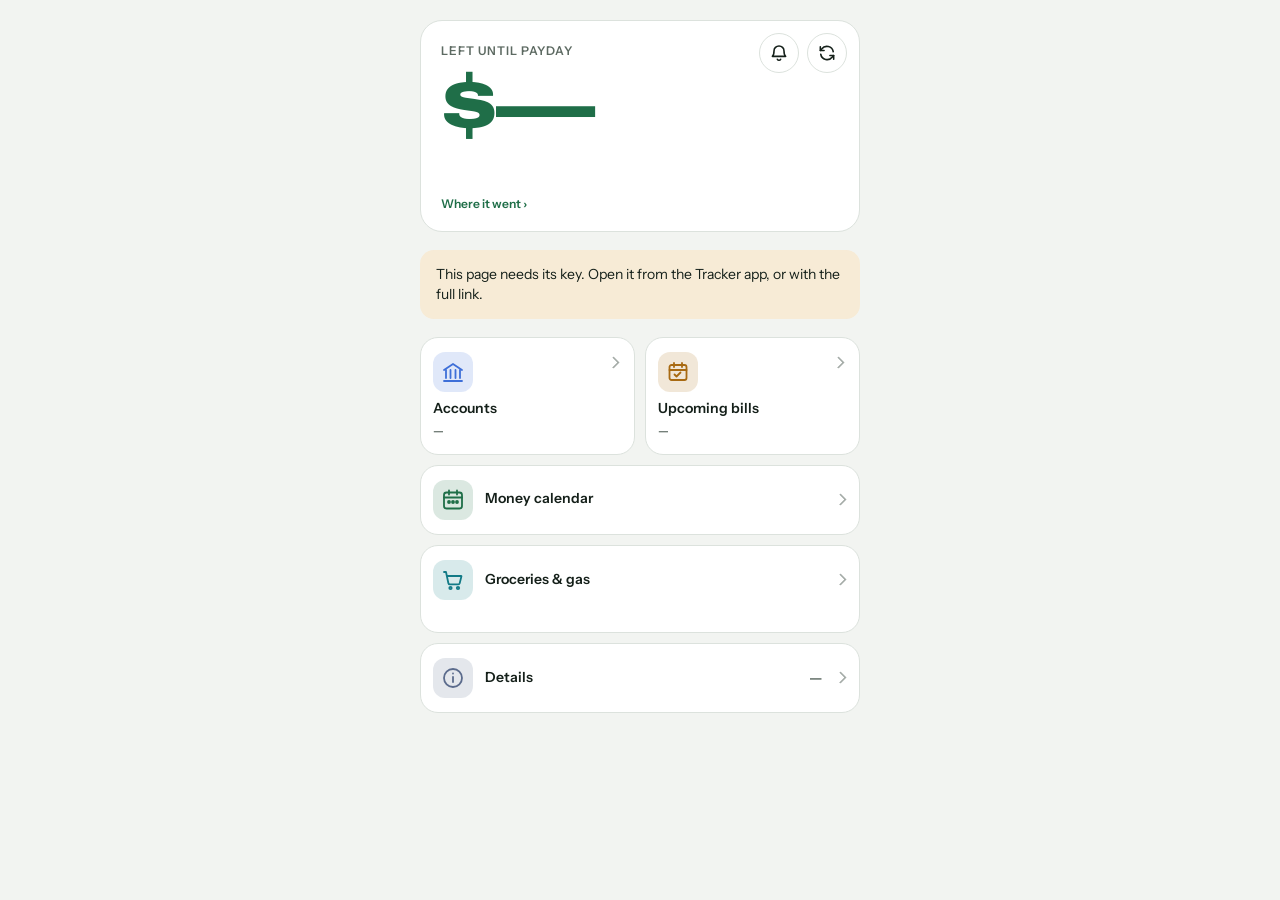
==== commit 8f4125aa: "Home: a notifications bell, a cleaner refresh button, no GitHub token prompt on refresh The bell lis" ====
--- a/docs/index.html
+++ b/docs/index.html
@@ -65,7 +65,22 @@
 .fundrow b{font-family:var(--display);font-weight:800;font-size:34px;font-variant-numeric:tabular-nums}
 .fundrow span{font-size:13px;color:var(--muted)}
 #ring text{font-family:var(--display);font-weight:800;fill:var(--fg)}
-#pull{position:absolute;top:12px;right:12px;width:42px;height:42px;border-radius:50%;border:0;background:var(--accent-soft);color:var(--accent);-webkit-tap-highlight-color:transparent;display:grid;place-items:center;cursor:pointer}
+.tools{position:absolute;top:12px;right:12px;display:flex;gap:8px}
+#pull,#bell{position:relative;width:40px;height:40px;border-radius:50%;border:1px solid var(--line);background:var(--surface);color:var(--fg);-webkit-tap-highlight-color:transparent;display:grid;place-items:center;cursor:pointer}
+#pull:active,#bell:active{background:var(--bg)}
+#pull.spin{color:var(--accent);border-color:var(--accent);background:var(--accent-soft)}
+#bell-n{position:absolute;top:-4px;right:-4px;min-width:18px;height:18px;padding:0 5px;box-sizing:border-box;border-radius:9px;background:var(--bad);color:#fff;font:700 11px/18px var(--body);font-style:normal;text-align:center;box-shadow:0 0 0 2px var(--surface)}
+#home .hero>.eyebrow{padding-right:96px}
+/* Notifications (his ask, Nov 28): what's waiting on him, one tap from each. */
+.ntlist{display:flex;flex-direction:column}
+.nt{display:grid;grid-template-columns:36px minmax(0,1fr) auto;align-items:center;gap:12px;width:100%;padding:12px 0;border:0;border-top:1px solid var(--line);background:none;text-align:left;font:inherit;color:var(--fg);cursor:pointer;-webkit-tap-highlight-color:transparent}
+.nt:first-child{border-top:0}
+.nt .ic{width:36px;height:36px;border-radius:11px;display:grid;place-items:center;background:color-mix(in srgb,var(--c) 14%,transparent);color:var(--c)}
+.nt b{display:block;font-weight:700;font-size:15px;line-height:1.25}
+.nt small{display:block;margin-top:2px;font-size:12.5px;line-height:1.35;color:var(--muted)}
+.nt::after{content:"";width:7px;height:7px;border-top:2px solid var(--muted);border-right:2px solid var(--muted);transform:rotate(45deg);opacity:.55;margin-right:3px}
+.nt:disabled{cursor:default}.nt:disabled::after{visibility:hidden}
+.nt:active:not(:disabled){opacity:.6}
 #pull.spin svg{animation:spin .9s linear infinite}
 @keyframes spin{to{transform:rotate(360deg)}}
 .paybar{display:flex;flex-direction:column;gap:8px;margin-top:12px;padding:0;background:none;border:0;color:inherit;font:inherit;text-align:left;cursor:pointer;-webkit-tap-highlight-color:transparent}
@@ -434,7 +449,7 @@
 <div class="wrap">
   <div data-view="" id="home">
   <section class="hero" aria-live="polite" style="position:relative">
-    <button id="pull" aria-label="Pull from bank"><svg viewBox="0 0 24 24" width="22" height="22" fill="none" stroke="currentColor" stroke-width="2" stroke-linecap="round" stroke-linejoin="round"><path d="M21 12a9 9 0 1 1-2.64-6.36"/><path d="M21 3v6h-6"/></svg></button>
+    <div class="tools"><button id="bell" aria-label="Notifications"><svg viewBox="0 0 24 24" width="20" height="20" fill="none" stroke="currentColor" stroke-width="1.9" stroke-linecap="round" stroke-linejoin="round" aria-hidden="true"><path d="M6 9.5a6 6 0 0 1 12 0c0 5 2 6.5 2 6.5H4s2-1.5 2-6.5z"/><path d="M10 19.5a2.2 2.2 0 0 0 4 0"/></svg><i id="bell-n" hidden></i></button><button id="pull" aria-label="Check the banks for new charges"><svg viewBox="0 0 24 24" width="20" height="20" fill="none" stroke="currentColor" stroke-width="1.9" stroke-linecap="round" stroke-linejoin="round" aria-hidden="true"><path d="M19.5 10.5A7.8 7.8 0 0 0 5.6 7.2L4 9"/><path d="M4 4.5V9h4.5"/><path d="M4.5 13.5a7.8 7.8 0 0 0 13.9 3.3L20 15"/><path d="M20 19.5V15h-4.5"/></svg></button></div>
     <div class="eyebrow" id="eyebrow">Left until payday</div>
     <div class="big skel" id="big">$—</div>
     <div class="tentative" id="tentative" hidden></div>
@@ -567,7 +582,7 @@
     </section>
     <p class="note">Pending restaurant, bar and salon charges of $30+ get a 20% tip estimate until they post; counter service and groceries never do. Bills, rent, loans, subscriptions, parking, card payments and transfers never count. Paybacks go back in. Leftover from last paycheck rolls in; an overspend comes out.</p>
     <p class="note">Numbers come from your banks through Plaid. Tap the round arrow or pull down to have the banks checked right now.</p>
-    <div class="meta"><span></span><button class="link" id="refresh">Reload page</button></div>
+    <div class="meta"><span></span><button class="link" id="gh-link" hidden>Connect this browser</button><button class="link" id="refresh">Reload page</button></div>
   </div>
 </div>
 <div class="sheet" id="sheet" hidden><section class="card">
@@ -608,6 +623,12 @@
   <div class="btns"><button class="main minus" id="os-ok">Got it</button></div>
 </section></div>
 <div class="coins" id="coins" hidden aria-live="polite"></div>
+<div class="sheet" id="nt-sheet" hidden><section class="card">
+  <div class="eyebrow">Notifications</div>
+  <div class="q" id="nt-q"></div>
+  <div class="ntlist" id="nt-list"></div>
+  <div class="btns"><button id="nt-close">Close</button></div>
+</section></div>
 <div class="toast" id="toast" role="status" hidden></div>
 <span id="ask" hidden></span>
 <script>
@@ -687,7 +708,7 @@
     $("go-fund").hidden=!(w.fund&&w.fund.show!==false);if(w.fund)$("t-fund").textContent=money(w.fund.left)+" left";
     drawNeeds(w);drawFund(w.fund);drawAccounts(w);drawCalendar(w);drawOwed(w);drawBills(w);drawBudget(w);drawPaychecks(w);drawSpent(w);moves(w);ask(w);
     if(w.overspend&&w.rolled_over<0&&store("wallet.overspendSeen")!==w.period_start&&!$("ask").textContent)$("ask").textContent=`Last paycheck went ${money(-w.rolled_over)} over. It comes out of this one`;
-    needsPop(w);overspendPop(w);routePop(w);if(!render.once){render.once=true;entrance()}
+    needsPop(w);overspendPop(w);routePop(w);drawBell(w);if(!render.once){render.once=true;entrance()}
     const list=$("list");list.innerHTML="";
     if(!w.charges.length){const n=document.createElement("div");n.className="note";n.textContent="No charges yet since payday.";list.appendChild(n)}
     w.charges.forEach(t=>list.appendChild(chargeRow(t,false)));
@@ -1206,7 +1227,7 @@
   let mvSnoozed=false;
   const openMoves=w=>{const t=store("wallet.moved")||{};return (w.to_move||[]).filter(m=>!m.done&&!t[m.id])};
   function moveTile(w){const o=openMoves(w);$("t-move-tile").hidden=!o.length;$("t-move").textContent=o.length?money(o.reduce((a,m)=>a+m.amount,0)):"";
-    $("t-move-for").textContent=o.length?"for "+o.map(m=>m.what.split(",")[0].toLowerCase().replace(" and yearly"," & yearly")).join(", "):""}
+    $("t-move-for").textContent=o.length?"for "+o.map(m=>m.what.split(",")[0].toLowerCase().replace(" and yearly"," & yearly")).join(", "):"";drawBell(w)}
   function moves(w){
     const ticks=store("wallet.moved")||{}, now=Date.now();
     for(const k in ticks)if(now-ticks[k]>4*864e5)delete ticks[k];
@@ -1274,6 +1295,39 @@
   const closeMoves=()=>{$("mv-sheet").hidden=true;mvSnoozed=true;if(last)ask(last)};
   $("mv-later").onclick=closeMoves;
 
+  // Notifications: everything that's waiting on him, in one list behind the bell.
+  const NI={move:'<path d="M4 8h13l-3-3M20 16H7l3 3"/>',ask:'<circle cx="12" cy="12" r="9"/><path d="M9.6 9.6a2.5 2.5 0 1 1 3.4 2.3c-.7.4-1 .9-1 1.6M12 16.6v.01"/>',
+    bill:'<rect x="3.5" y="5" width="17" height="15" rx="2"/><path d="M3.5 10h17M8 3v4M16 3v4"/>',warn:'<path d="M12 4l9 15.5H3z"/><path d="M12 10v4M12 16.8v.01"/>',
+    plus:'<circle cx="12" cy="12" r="9"/><path d="M12 8v8M8 12h8"/>',bank:'<path d="M3 10l9-6 9 6M5 10v8M9.5 10v8M14.5 10v8M19 10v8M3 21h18"/>'};
+  function notes(w){
+    const out=[], add=(icon,c,title,sub,go)=>out.push({icon,c,title,sub,go}), exact=n=>Math.abs(n%1)<0.005?money(n):cents(n), s=n=>n===1?"":"s";
+    const mv=openMoves(w);
+    if(mv.length)add("move","var(--warn)",`${mv.length} transfer${s(mv.length)} to make`,mv.map(m=>`${exact(m.amount)} ${m.what.split(",")[0].replace(" and yearly"," & yearly")}`).join(" · "),()=>showMoves(w,true));
+    const done=store("wallet.answered")||{}, qs=(w.questions||[]).filter(q=>!done[q.id]);
+    if(qs.length)add("ask","var(--tent)",`${qs.length} charge${s(qs.length)} to check`,`Was ${qs[0].merchant} $${qs[0].amount.toFixed(2)} split?`,()=>{snoozed=false;manual=false;ask(w)});
+    const E0=(w.ended||[])[0];
+    if(w.freed&&E0)add("plus","var(--accent)",`${money(w.freed)} freed up`,`Was ${E0.name}. Choose where it goes`,()=>routeSheet(w,E0));
+    overOpen(w).forEach(n=>add("warn","var(--bad)",`${n.name} is ${money(n.over)} over`,"It comes out of your wallet",()=>needsPop(w)));
+    const lo=w.needs_leftover;
+    if(lo&&!store("wallet.cashin."+lo.month))add("plus","var(--accent)",`${money(lo.amount)} left from groceries & gas`,`${lo.label}. Add it to your wallet?`,()=>needsPop(w));
+    if(w.overspend&&w.rolled_over<0&&store("wallet.overspendSeen")!==w.period_start)add("warn","var(--warn)",`Last paycheck went ${money(-w.rolled_over)} over`,"It comes out of this one",()=>overspendPop(w,true));
+    const now=Date.now(), B=w.bills||{};
+    [...((B.now&&B.now.items)||[]),...((B.next&&B.next.items)||[])].filter(b=>!b.paid&&!b.move&&+day(b.due)<=now+3*864e5&&+day(b.due)>=now-2*864e5)
+      .forEach(b=>add("bill","var(--tent)",b.what.replace(" autopay",""),`Due ${fmt(b.due)} · ${cents(b.amount)}`+(b.card?" · on a card":"")+(b.est?" · estimate":""),()=>{location.hash="bills"}));
+    (w.banks||[]).filter(b=>!b.ok).forEach(b=>add("bank","var(--bad)",`${b.name} needs reconnecting`,"Open the Finance App on your computer",null));
+    return out}
+  let noteList=[];
+  function drawBell(w){noteList=notes(w);const n=$("bell-n");n.hidden=!noteList.length;n.textContent=noteList.length;
+    $("bell").setAttribute("aria-label",noteList.length?`Notifications, ${noteList.length} waiting`:"Notifications")}
+  $("bell").onclick=()=>{if(last)drawBell(last);const L=$("nt-list"), k=noteList.length;L.innerHTML="";
+    $("nt-q").textContent=k?`${k} thing${k===1?"":"s"} waiting on you`:"You're all caught up";
+    noteList.forEach(x=>{const b=el("button","nt"), ic=el("span","ic"), t=el("span");ic.style.setProperty("--c",x.c);
+      ic.innerHTML=`<svg viewBox="0 0 24 24" width="20" height="20" fill="none" stroke="currentColor" stroke-width="1.9" stroke-linecap="round" stroke-linejoin="round" aria-hidden="true">${NI[x.icon]}</svg>`;
+      t.append(el("b",null,x.title),el("small",null,x.sub));b.append(ic,t);
+      if(x.go)b.onclick=()=>{$("nt-sheet").hidden=true;x.go()};else b.disabled=true;L.append(b)});
+    $("sheet").hidden=true;$("nt-sheet").hidden=false};
+  $("nt-close").onclick=()=>{$("nt-sheet").hidden=true};
+
   // Upcoming bills: checking, less every card balance and the bills due before payday,
   // then the next pay cycle on top of what's left.
   function drawBills(w){
@@ -1501,7 +1555,7 @@
       c?c.animate([{transform:"none"},{transform:"translateY(-18px) scale(.95)"}],{duration:220,easing:"cubic-bezier(.5,0,.75,0)",fill:"forwards"}):null].filter(Boolean)}));
   closeWithMotion($("toast"),n=>[n.animate([{opacity:1,transform:"translate(-50%,0)"},{opacity:0,transform:"translate(-50%,20px) scale(.92)"}],{duration:220,easing:"cubic-bezier(.5,0,.75,0)",fill:"forwards"})]);
   document.querySelectorAll("[data-go]").forEach(b=>b.onclick=()=>{if(b.dataset.go)location.hash=b.dataset.go;else history.back()});
-  const putOff={sheet:"ask-later","mv-sheet":"mv-later","rt-sheet":"rt-later"};
+  const putOff={sheet:"ask-later","mv-sheet":"mv-later","rt-sheet":"rt-later","nt-sheet":"nt-close"};
   document.querySelectorAll(".sheet").forEach(n=>{n.setAttribute("role","dialog");n.setAttribute("aria-modal","true");
     let down=null;n.addEventListener("pointerdown",e=>{down=e.target});
     n.addEventListener("click",e=>{if(e.target===n&&down===n&&putOff[n.id])$(putOff[n.id]).click()})});
@@ -1512,11 +1566,17 @@
   addEventListener("hashchange",show);show();
   // Starts the GitHub update right now. The token stays on this phone only.
   const spin=on=>$("pull").classList.toggle("spin",on);
+  const hasToken=()=>{try{return !!localStorage.getItem("wallet.gh")}catch(e){return false}};
+  function connect(){const t=(prompt("To send from this browser, paste the GitHub token your phone uses. It stays in this browser only.")||"").trim();
+    if(t){try{localStorage.setItem("wallet.gh",t)}catch(e){}$("gh-link").hidden=true}return t}
+  $("gh-link").hidden=hasToken();$("gh-link").onclick=()=>{if(connect())toast("Connected ✓")};
   $("pull").onclick=async()=>{if($("pull").classList.contains("spin"))return;spin(true);try{await pull()}finally{spin(false)}};
   async function pull(withAnswers){
     const queue=store("wallet.queue")||[];
     let t=null;try{t=localStorage.getItem("wallet.gh")}catch(e){}
-    if(!t){t=(prompt("Paste your GitHub key (one time only)")||"").trim();if(!t)return;try{localStorage.setItem("wallet.gh",t)}catch(e){}}
+    // A browser without the GitHub token can't ask the banks itself (the phone can): the button just loads the newest numbers.
+    if(!t&&!withAnswers){await load();msg("Showing the newest numbers. Only your phone can ask the banks for a fresh check.");setTimeout(()=>msg(""),6000);return}
+    if(!t){t=connect();if(!t)return}
     msg(withAnswers?"Saving your answers...":"Asking your banks to check for new charges...");
     const r=await fetch("https://api.github.com/repos/edsolano1/wallet/actions/workflows/wallet.yml/dispatches",
       {method:"POST",headers:{Authorization:"Bearer "+t,Accept:"application/vnd.github+json"},body:JSON.stringify({ref:"main",inputs:{answers:JSON.stringify(queue),live:withAnswers?"":"1"}})}).catch(()=>null);
